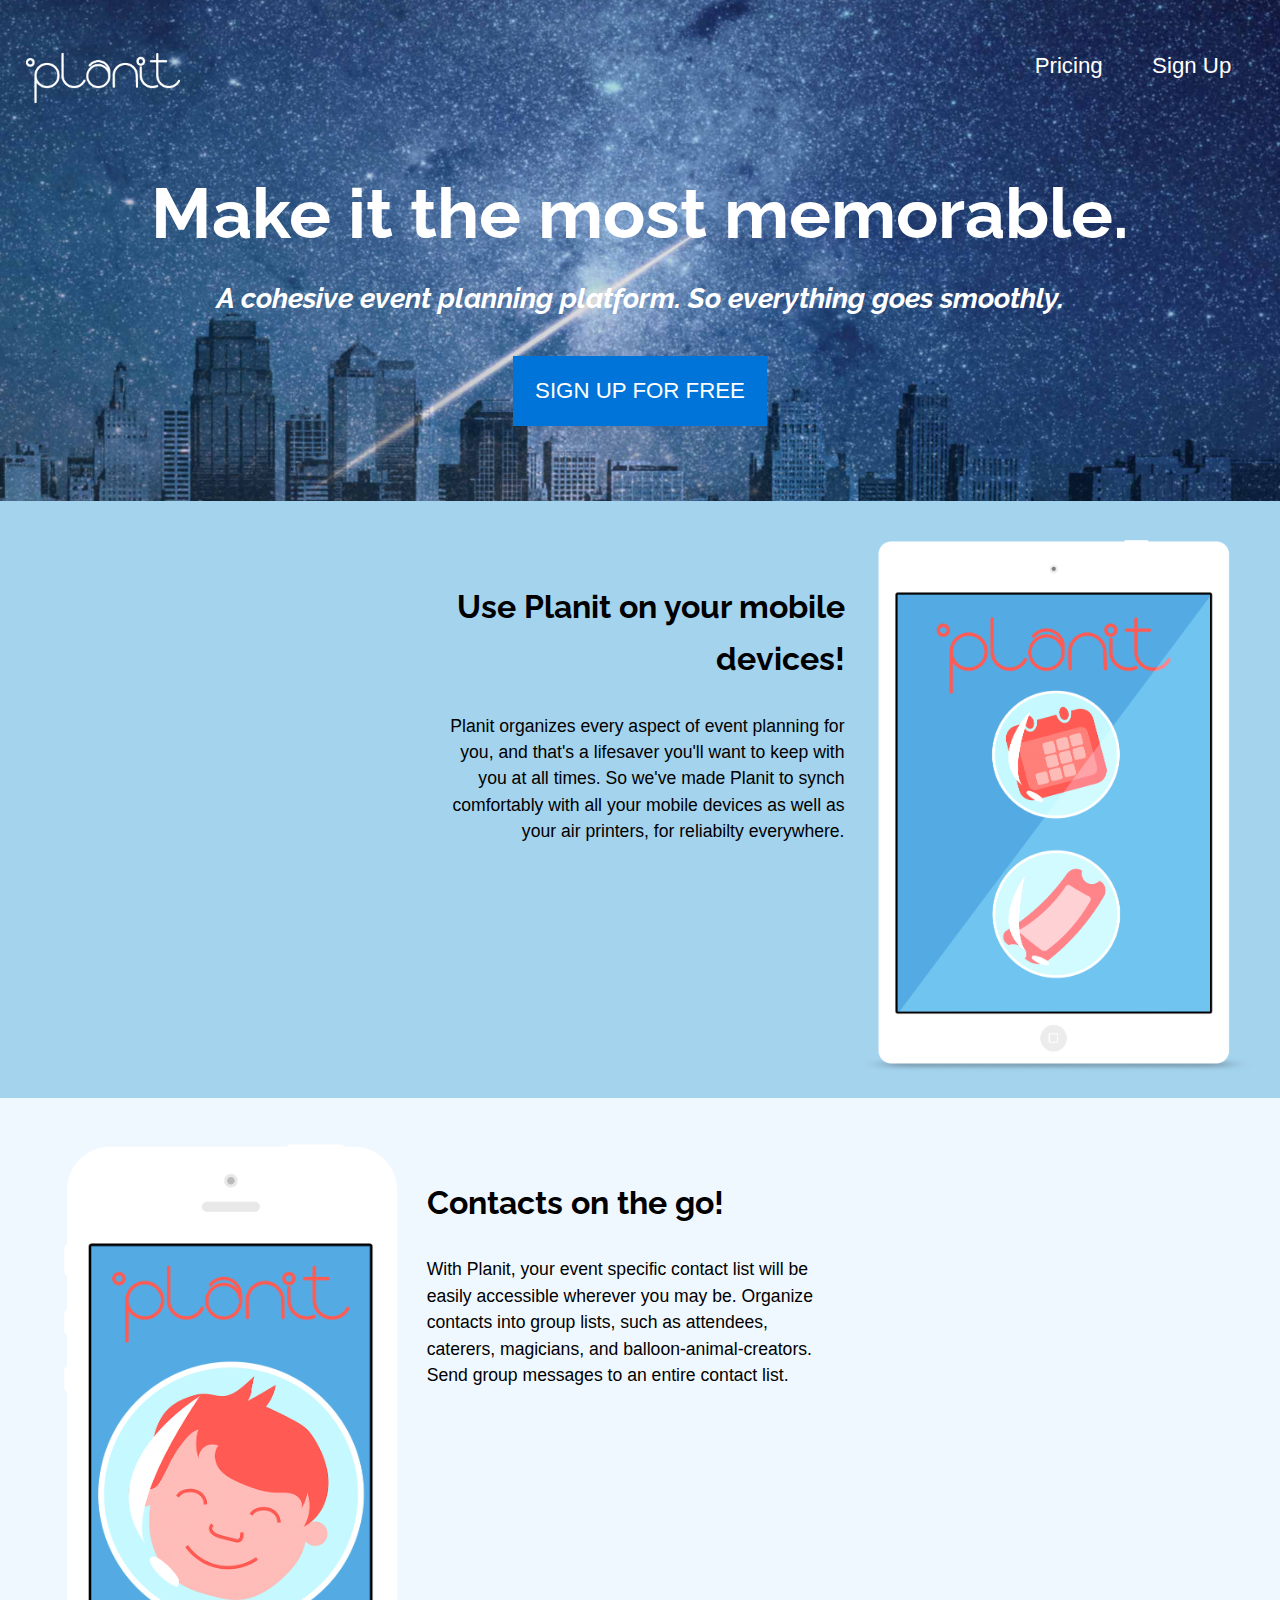
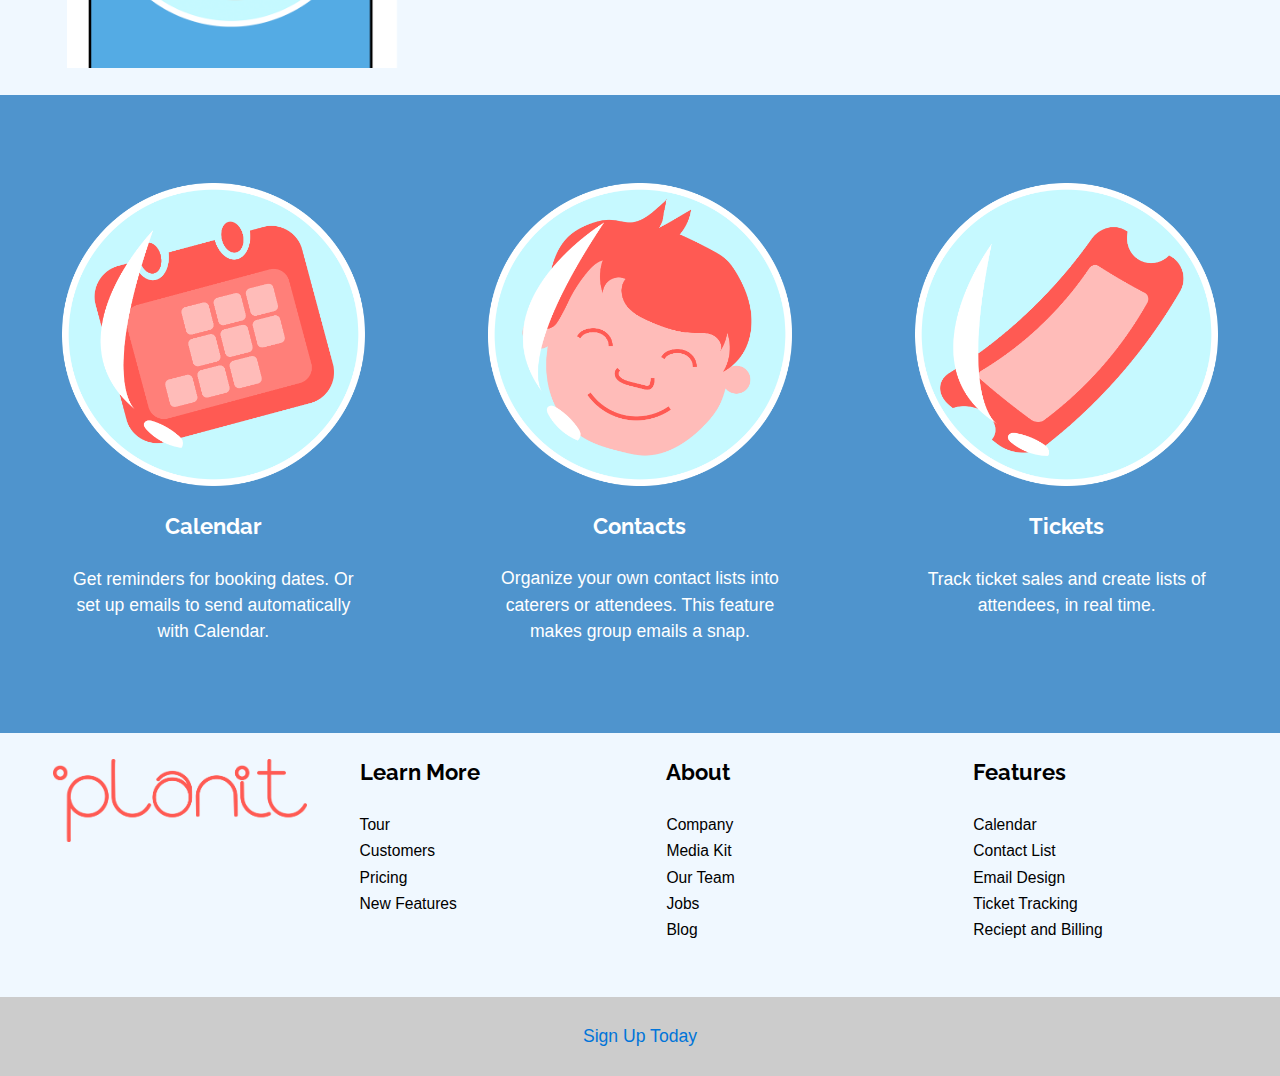
==== index.html @ 45ddfdf2 "updated billboard" ====
<!DOCTYPE html>
<html lang="en-ca">
<head>
  <meta charset="utf-8">
  <title>Planit</title>
  <meta name="viewport" content="width=device-width,initial-scale=1">
   <link href='http://fonts.googleapis.com/css?family=Raleway' rel='stylesheet' type='text/css'>
  <link href="css/grid.css" rel="stylesheet">
  <link href="css/typography.css" rel="stylesheet">
  <link href="css/main.css" rel="stylesheet">
</head>
<body>

    <ul class="skip-links">
        <li><a href="#main">Jump to main content</a></li>
        <li><a href="#navigation">Jump to main navigation</a></li>
    </ul>
   

    <div class="background">
    
    <header id="navigation" class="head">        
<figure class=" gutter pad-b-2 center">
 
    <div class="grid">
    <div class="unit unit-xs-1 unit-s-1-2 unit-m-1-3 unit-l-1-4">
        <img src="images/logowhite.png" class="logo pad-t-2 pad-b-2" alt="Planit Logo">
    </div>
    
    <div class="unit pad-t-2 hide unit-m-2-3 unit-l-3-4">
    <ul class="toplist">    
    
       <li><a class="island giga" href="pricing.html">Pricing</a></li>

       <li><a class="island giga" href="signup.html">Sign Up</a></li>
    </ul>
        </div>
</div>

        
        
     <div class="unit unit-l-1">
         <h1 class="welcome push-0 center">Make it <span class="hide">the most</span> memorable.</h1>
         <h2 class="white pad-b"><em>A cohesive event planning platform. <span class="hide">So everything goes smoothly.</span></em></h2>
    </div>
        
    <div class="unit unit-l-1 signup giga">
         <a href="pricing.html">SIGN UP FOR FREE</a>
    </div>
        
         </figure>
        
</header>  

        </div>


<main id="main" role="main">

    
    <div class="pod island unit unit-m-1 unit-l-1">
    
        <div class="grid">
            
            <div class="unit unit-m-0 unit-l-1-3">
            </div>
            
            <div class="unit unit-m-1-2 unit-l-1-3">
                <h2 class="exa right pad-t-2">Use Planit on your mobile devices!</h2>
            <p class="right">Planit organizes every aspect of event planning for you, and that's a lifesaver you'll want to keep with you at all times. So we've made Planit to synch comfortably with all your mobile devices as well as your air printers, for reliabilty everywhere.</p>
            </div>   
        <div class="unit unit-m-1-2 unit-l-1-3">
            
            <img src="images/ipad.png" alt="ipad">
         
            </div>
          </div>  
</div>
    
        <div class="grid phone"> 
    
    <div class="island unit unit-m-1 unit-l-2-3">
    
        <div class="grid">
            
            <div class="unit unit-m-1-2 unit-l-1-2">
            
                <img src="images/iphone.png" alt="iphone">         
            </div>
            
            <div class="unit unit-m-1-2 unit-l-1-2">
               <h2 class="exa pad-t-2">Contacts on the go!</h2>
            <p>With Planit, your event specific contact list will be easily accessible wherever you may be. Organize contacts into group lists, such as attendees, caterers, magicians, and balloon-animal-creators. Send group messages to an entire contact list.</p>
        
          </div>  
</div>
</div>
</div>
    
    <div class="grid bubbleback pad-top"> 
        <div class="island push-none unit unit-m-1-3 unit-l-1-3">
                <figure class="bubbles">
                    <img class= "icons" src="images/cal.png" alt="Calendar">
                    <h3 class="bubblescaption giga pad-t">Calendar </h3> 
                   <figcaption class="bubbleinfo">Get reminders for booking dates. Or set up emails to send automatically with Calendar.</figcaption>
              </figure>
        </div>

        <div class="island unit unit-m-1-3 unit-l-1-3">
                <figure class="bubbles">
                    <img class= "icons" src="images/contact.png" alt="Contacts">
                     <h3 class="bubblescaption giga pad-t">Contacts </h3> 
                    <figcaption class="bubbleinfo">Organize your own contact lists into caterers or attendees. This feature makes group emails a snap.</figcaption>
                </figure>
        </div>
 
            <div class="island unit unit-m-1-3 unit-l-1-3">
                <figure class="bubbles">
                    <img class= "icons" src="images/ticket.png" alt="Tickets">
                    <h3 class="bubblescaption giga pad-t">Tickets </h3> 
                    <figcaption class="bubbleinfo">Track ticket sales and create lists of attendees, in real time. </figcaption>
                </figure>
        </div>
    </div>
    
    
<div class="grid phone island"> 
    
   <div class="gutter unit unit-xs-1 unit-s-1-3 unit-m-1-4 unit-l-1-4 hide">
        <img src="images/logo.png" alt="Planit Logo">
    </div>
    
     <div class="gutter unit unit-xs-1-2 unit-s-1-3 unit-m-1-4 unit-l-1-4">
    
            <h2 class="giga">Learn More</h2>
            <ul class="ender">
                <li class="milli">Tour</li>
                <li class="milli">Customers</li>
                <li class="milli">Pricing</li>
                <li class="milli">New Features</li>
            </ul>
        </div>
    
    <div class="gutter unit unit-xs-1-2 unit-s-1-3 unit-m-1-4 unit-l-1-4">
                
            <h2 class="giga">About</h2>
            <ul class="ender">
                <li class="milli">Company</li>
                <li class="milli">Media Kit</li>
                <li class="milli">Our Team</li>
                <li class="milli">Jobs</li>
                <li class="milli">Blog</li>
            </ul>
    </div>    
        
     <div class="gutter unit unit-xs-1-2 unit-s-1-3 unit-m-1-4 unit-l-1-4">
        
        <h2 class="giga">Features</h2>
            <ul class="ender">
                <li class="milli">Calendar</li>
                <li class="milli">Contact List</li>
                <li class="milli">Email Design</li>
                <li class="milli">Ticket Tracking</li>
                <li class="milli">Reciept and Billing</li>
            </ul>
    </div>
    
</div>
<footer class="foot island nav">    
          
        <nav>
        <a class="nav" href="pricing.html">Sign Up Today</a>
        </nav>
    
</footer>
</main>
     
</body>
</html>
---- css/grid.css ----
.grid {
  margin: 0;
  padding: 0;
  letter-spacing: -0.31em;
  text-rendering: optimizespeed;
  display: -webkit-flex;
  -webkit-flex-flow: row wrap;
  display: -ms-flexbox;
  -ms-flex-flow: row wrap;
}

.grid-bottom {
  -webkit-align-items: flex-end;
  -ms-align-items: flex-end;
}

.grid-middle {
  -webkit-align-items: center;
  -ms-align-items: center;
}

.opera-only :-o-prefocus, .grid {
  word-spacing: -0.43em;
}

.unit {
  letter-spacing: normal;
  text-rendering: auto;
  vertical-align: top;
  word-spacing: normal;
  visibility: visible;
}

.grid-bottom .unit {
  vertical-align: bottom;
}

.grid-middle .unit {
  vertical-align: middle;
}

.unit-xs-hidden {
  display: none;
  visibility: hidden;
}

.unit-xs-1 {
  display: block;
  visibility: visible;
  width: 100%;
}

.unit-offset-xs-0 {
  margin-left: 0;
}

.unit-xs-1-2 {
  width: 50.0000%;
}

.unit-offset-xs-1-2 {
  margin-left: 50.0000%;
}

.unit-xs-1-3 {
  width: 33.3333%;
}

.unit-offset-xs-1-3 {
  margin-left: 33.3333%;
}

.unit-xs-2-3 {
  width: 66.6667%;
}

.unit-offset-xs-2-3 {
  margin-left: 66.6667%;
}

.unit-xs-1-4 {
  width: 25.0000%;
}

.unit-offset-xs-1-4 {
  margin-left: 25.0000%;
}

.unit-xs-3-4 {
  width: 75.0000%;
}

.unit-offset-xs-3-4 {
  margin-left: 75.0000%;
}

.unit-xs-1-2,.unit-xs-1-3,.unit-xs-2-3,.unit-xs-1-4,.unit-xs-3-4 {
  display: inline-block;
  visibility: visible;
}

@media only screen and (min-width: 25em) {

.unit-s-hidden {
  display: none;
  visibility: hidden;
}

.unit-s-1 {
  display: block;
  visibility: visible;
  width: 100%;
}

.unit-offset-s-0 {
  margin-left: 0;
}

.unit-s-1-2 {
  width: 50.0000%;
}

.unit-offset-s-1-2 {
  margin-left: 50.0000%;
}

.unit-s-1-3 {
  width: 33.3333%;
}

.unit-offset-s-1-3 {
  margin-left: 33.3333%;
}

.unit-s-2-3 {
  width: 66.6667%;
}

.unit-offset-s-2-3 {
  margin-left: 66.6667%;
}

.unit-s-1-4 {
  width: 25.0000%;
}

.unit-offset-s-1-4 {
  margin-left: 25.0000%;
}

.unit-s-3-4 {
  width: 75.0000%;
}

.unit-offset-s-3-4 {
  margin-left: 75.0000%;
}

.unit-s-1-2,.unit-s-1-3,.unit-s-2-3,.unit-s-1-4,.unit-s-3-4 {
  display: inline-block;
  visibility: visible;
}

}

@media only screen and (min-width: 38em) {

.unit-m-hidden {
  display: none;
  visibility: hidden;
}

.unit-m-1 {
  display: block;
  visibility: visible;
  width: 100%;
}

.unit-offset-m-0 {
  margin-left: 0;
}

.unit-m-1-2 {
  width: 50.0000%;
}

.unit-offset-m-1-2 {
  margin-left: 50.0000%;
}

.unit-m-1-3 {
  width: 33.3333%;
}

.unit-offset-m-1-3 {
  margin-left: 33.3333%;
}

.unit-m-2-3 {
  width: 66.6667%;
}

.unit-offset-m-2-3 {
  margin-left: 66.6667%;
}

.unit-m-1-4 {
  width: 25.0000%;
}

.unit-offset-m-1-4 {
  margin-left: 25.0000%;
}

.unit-m-3-4 {
  width: 75.0000%;
}

.unit-offset-m-3-4 {
  margin-left: 75.0000%;
}

.unit-m-1-2,.unit-m-1-3,.unit-m-2-3,.unit-m-1-4,.unit-m-3-4 {
  display: inline-block;
  visibility: visible;
}

}

@media only screen and (min-width: 60em) {

.unit-l-hidden {
  display: none;
  visibility: hidden;
}

.unit-l-1 {
  display: block;
  visibility: visible;
  width: 100%;
}

.unit-offset-l-0 {
  margin-left: 0;
}

.unit-l-1-2 {
  width: 50.0000%;
}

.unit-offset-l-1-2 {
  margin-left: 50.0000%;
}

.unit-l-1-3 {
  width: 33.3333%;
}

.unit-offset-l-1-3 {
  margin-left: 33.3333%;
}

.unit-l-2-3 {
  width: 66.6667%;
}

.unit-offset-l-2-3 {
  margin-left: 66.6667%;
}

.unit-l-1-4 {
  width: 25.0000%;
}

.unit-offset-l-1-4 {
  margin-left: 25.0000%;
}

.unit-l-3-4 {
  width: 75.0000%;
}

.unit-offset-l-3-4 {
  margin-left: 75.0000%;
}

.unit-l-1-2,.unit-l-1-3,.unit-l-2-3,.unit-l-1-4,.unit-l-3-4 {
  display: inline-block;
  visibility: visible;
}

}
---- css/typography.css ----
html {
  font-family: 'Raleway', sans-serif;
}

h1, h2, h3, h4, h5, h6,
p, ul, ol, dl, dd, figure,
blockquote, details, hr,
fieldset, pre, table {
  margin: 0 0 1.5rem;
}

.yotta {
  font-size: 2.2807rem;
  line-height: 1.3154;
}

.zetta {
  font-size: 2.0273rem;
  line-height: 1.4798;
}

h1, .exa {
  font-size: 1.8020rem;
  line-height: 1.6648;
}

h2, .peta {
  font-size: 1.6018rem;
  line-height: 1.8729;
}

h3, .tera {
  font-size: 1.4238rem;
  line-height: 1.0535;
}

h4, .giga {
  font-size: 1.2656rem;
  line-height: 1.1852;
}

h5, .mega {
  font-size: 1.1250rem;
  line-height: 1.3333;
}

h6, .kilo {
  font-size: 1.0000rem;
  line-height: 1.5000;
}

small, .milli {
  font-size: 0.8889rem;
  line-height: 1.6875;
}

.micro {
  font-size: 0.7901rem;
  line-height: 1.8984;
}

sub,
sup {
  font-size: 75%;
  line-height: 1px;
  position: relative;
  vertical-align: baseline;
}

sup {
  top: -0.5em;
}

sub {
  bottom: -0.25em;
}

.push {
  margin-bottom: 1.5rem;
}

.push-none, .push-0 {
  margin-bottom: 0;
}

.push-double, .push-2 {
  margin-bottom: 3.0000rem;
}

.push-half, .push-1-2 {
  margin-bottom: 0.7500rem;
}

.pad-top, .pad-t {
  padding-top: 1.5rem;
}

.pad-bottom, .pad-b {
  padding-bottom: 1.5rem;
}

.pad-top-double, .pad-t-2 {
  padding-top: 3.0000rem;
}

.pad-bottom-double, .pad-b-2 {
  padding-bottom: 3.0000rem;
}

.pad-top-half, .pad-t-1-2 {
  padding-top: 0.7500rem;
}

.pad-bottom-half, .pad-b-1-2 {
  padding-bottom: 0.7500rem;
}

.island {
  padding: 1.5rem;
}

.island-half, .island-1-2 {
  padding: 0.7500rem;
}

.island-double, .island-2 {
  padding: 3.0000rem;
}

.gutter {
  padding-left: 1.5rem;
  padding-right: 1.5rem;
}

.gutter-half, .gutter-1-2 {
  padding-left: 0.7500rem;
  padding-right: 0.7500rem;
}

.gutter-double, .gutter-2 {
  padding-left: 3.0000rem;
  padding-right: 3.0000rem;
}

h1, h2, h3, h4, h5, h6,
.brand-family {
 font-family: 'Raleway', sans-serif;
}

.default-family {
  font-family: 'Raleway', sans-serif;
}

.bold {
  font-weight: bold;
}

.regular {
  font-weight: normal;
}

.italic {
  font-style: italic;
}
---- css/main.css ----
@-moz-viewport { width: device-width; scale: 1; }
@-ms-viewport { width: device-width; scale: 1; }
@-o-viewport { width: device-width; scale: 1; }
@-webkit-viewport { width: device-width; scale: 1; }
@viewport { width: device-width; scale: 1; }

html {
  margin: 0;
  padding: 0;
  box-sizing: border-box;

  font: normal 100%/1.5 sans-serif;
  -moz-text-size-adjust: 100%;
  -ms-text-size-adjust: 100%;
  -webkit-text-size-adjust: 100%;
  text-size-adjust: 100%;
}

@media only screen and (min-width: 60em) { /*large*/
    
    html {
        font-size: 110%;
    }
}

@media only screen and (min-width: 90em) { /*xlarge*/
    
    html {
        font-size: 120%;
    }
}

@media only screen and (min-width: 120em) { /*xxlarge*/
    
    html {
        font-size: 130%;
    }
}

*, *:before, *:after {
  box-sizing: inherit;
}


body {
    margin: 0;
    padding: 0;
}

.welcome {
    color: white;
    font-size: 3rem;
    font-weight: bold;
    text-align: left;
}

img { 
    display: block;
    width: 100%;
}

.formcolor {
    background-color: #e2e2e2;
}

.form {
    max-width: 45em;
    margin: 0 auto;
}

.center{
    text-align: center;
}
   
.field { 
    border: 1px solid #ccc;
    font-size: 1.5em;
    padding: 0.2em 0.5em;
    width: 100%;
}

.explain {
    border: 1px solid #ccc;
    font-size: 1.5em;
    padding: 0.2em 0.5em;
    width: 100%;
    height: 8em;
}

.skip-links {
    margin: 0;
    padding: 0;
    list-style-type: none;
}

.skip-links a {
    position: absolute;
    top: -3em;
    padding: 0.5em 0.75em;
    background-color: #000;
    color: #fff;
    font-weight: bold;
    font-size: 1.25em;
    text-decoration: none;
}

.skip-links a:focus {
    top:0;
}

.head {
    width: 100%;
    overflow: hidden;
    padding-bottom: 1rem;
}

.intro {
    background-color: #e2e2e2;
    text-align: center;
}

.bubbles {
    padding: 2em;
}

.icons {
    width: 70%;
    margin-left: 15%;
    margin-right: 15%;  
}

.bubblescaption {
    text-align: center;
    font-family: 'Raleway', sans-serif;
    color: white;
}

.bubbleinfo {
    text-align: center;
    color: white;
}

.bubbleback {
    background-color: #4F94CD;
}

.signup a,
.signup a:link,
.signup a:visited {
  color: white;
  text-decoration: none;
  background-color: #0074D9; 
  padding: 1em;
}

.signup a:hover,
.signup a:focus,
.signup a:active,
.signup .nav-current,
.signup .nav-current:link,
.signup .nav-current:visited {
  background-color: white;
  text-decoration: none;
  color: #0074D9;
}
 
.toplist a,
.toplist a:link,
.toplist a:visited {
  display: inline;
  color: white;
  text-decoration: none;
  padding: 1em;
}

.toplist li {
    display: inline-block;
}

.toplist a:hover,
.toplist a:focus,
.toplist a:active,
.toplist .nav-current,
.toplist .nav-current:link,
.toplist .nav-current:visited {
  background-color: #0074D9;
  text-decoration: none;
  color: #fff;
  display: inline;
}

.nav a,
.nav a:link,
.nav a:visited {
  color: #0074D9;
  text-decoration: none;
}

.nav a:hover,
.nav a:focus,
.nav a:active,
.nav .nav-current,
.nav .nav-current:link,
.nav .nav-current:visited {
  background-color: #0074D9;
  text-decoration: none;
  color: #fff;
  padding: 1em;
  display: inline;
}

.ender {   
    padding: 0;
}

.ender li{   
    list-style-type: none;
}

.foot {
    background-color: #ccc;
    text-align: center;
}
 
.billboard {
    background-color: #4F94CD;
}

.background {
    background-image: url(../images/back.jpg);
    background-position: center center;
    background-size: cover;
    overflow: hidden;   
}
    
.logo {
    width: 50%;
}

.white {
    color: white;
}

.phone {
    background-color: #F0F8FF;      
}

.pod {
    background-color: #A4D3EE;
}

.hide {
        display: none;
}

.right {
        text-align: right;
}



@media only screen and (min-width: 25em) { /*small*/
    

@media only screen and (min-width: 38em) { /*medium*/
       
    .hide {
        display: inline;
    }  
    
    .toplist {
        float: right;
}

    .icons {
    width: 100%;
    margin: 0%;  
}
    
}

@media only screen and (min-width: 60em) { /*large*/

    .welcome {
    font-size: 4rem;
    }
    
    
    
}
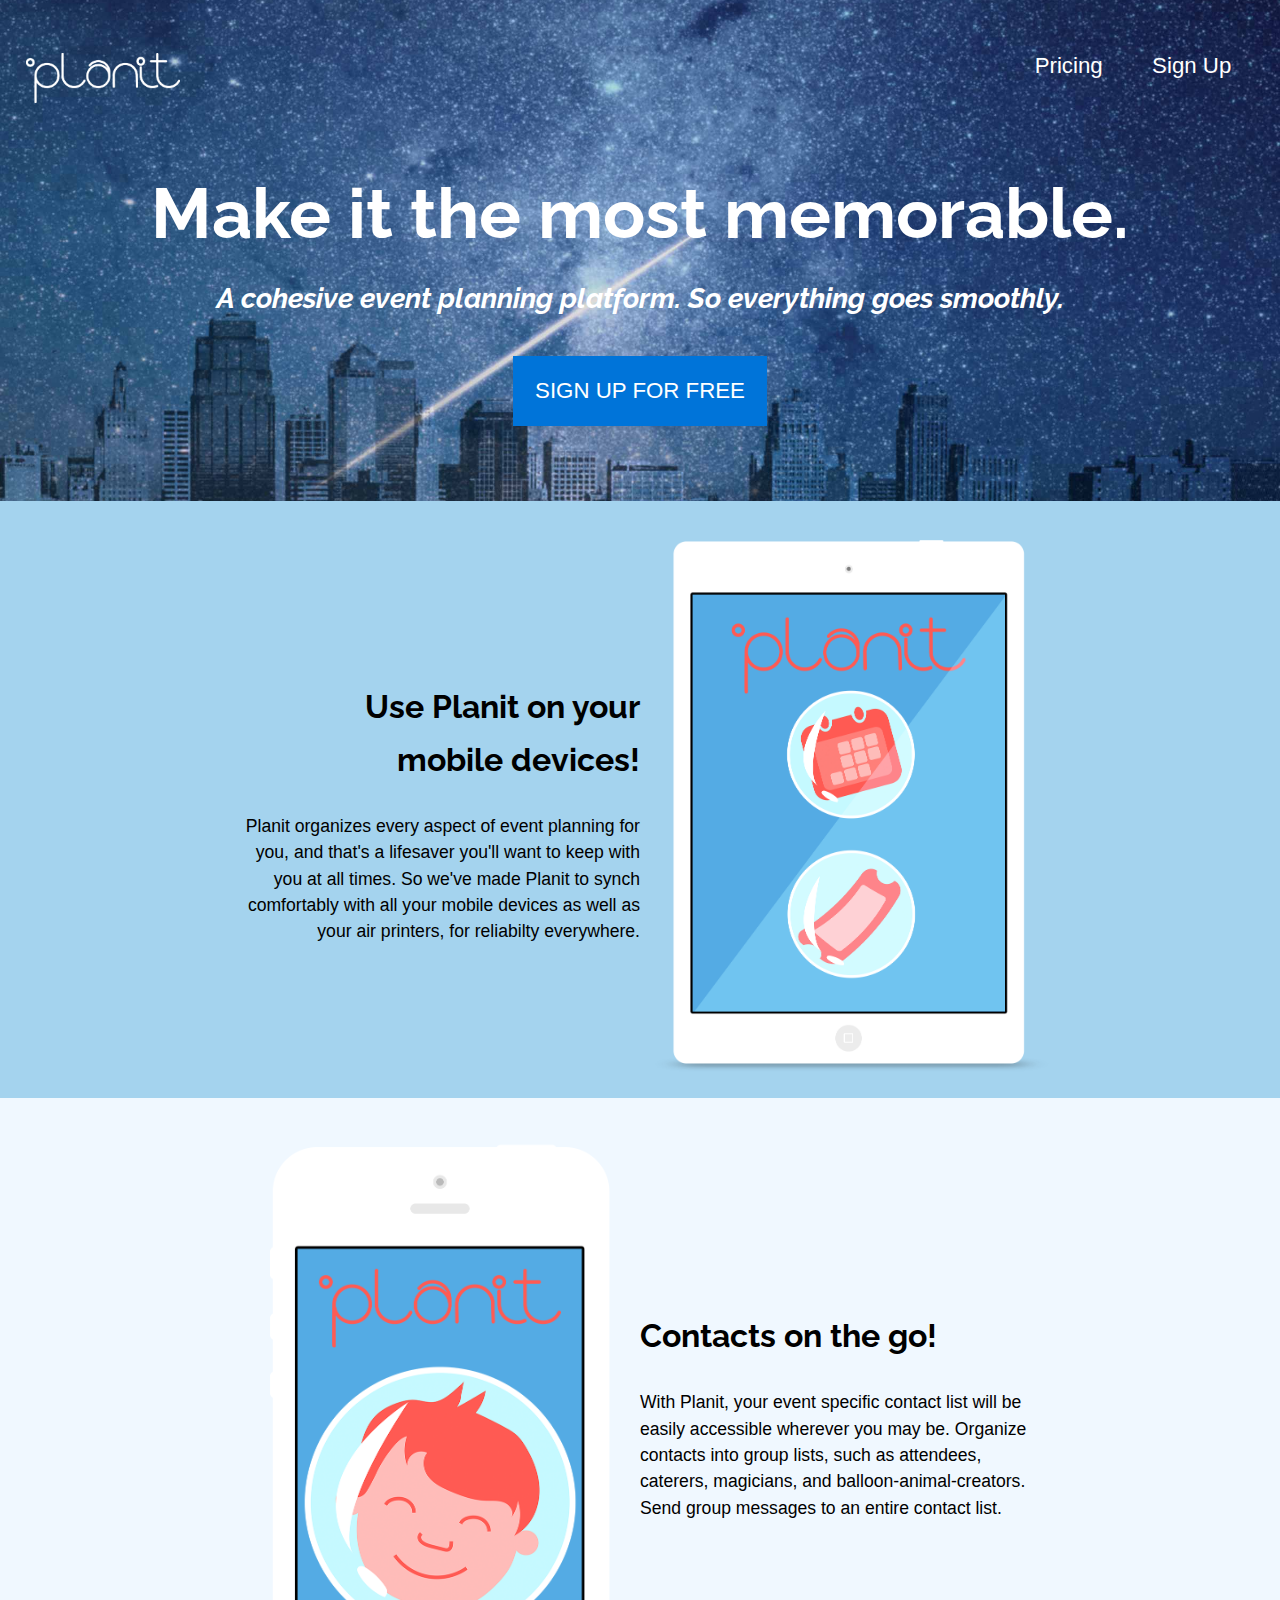
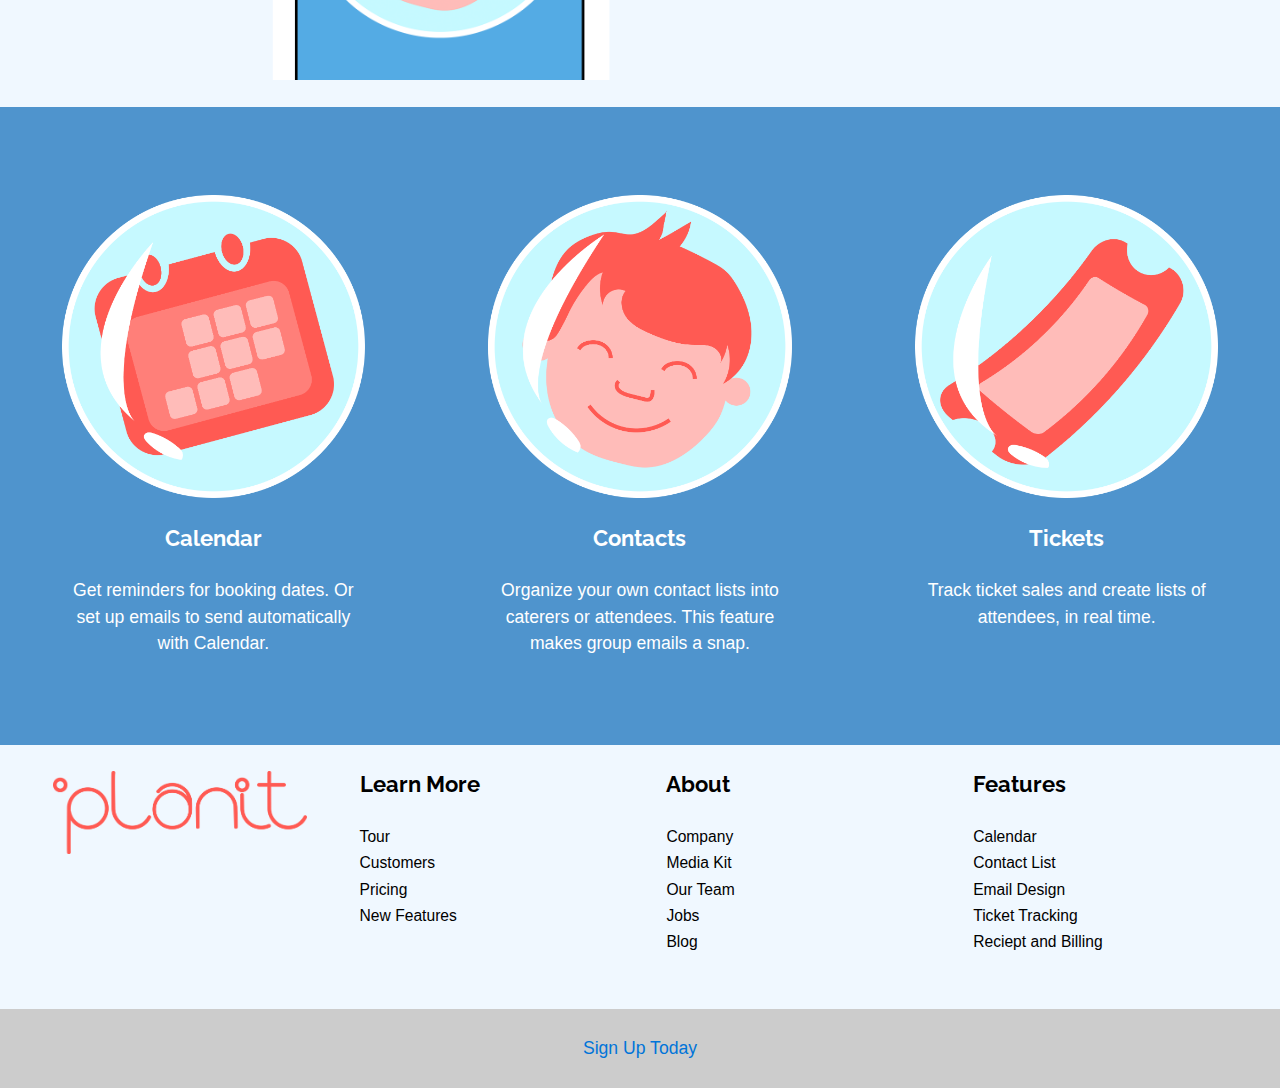
==== commit 6e2651bc: "created sign up page" ====
--- a/index.html
+++ b/index.html
@@ -47,56 +47,42 @@
     <div class="unit unit-l-1 signup giga">
          <a href="pricing.html">SIGN UP FOR FREE</a>
     </div>
-        
          </figure>
-        
 </header>  
-
         </div>
-
 
 <main id="main" role="main">
 
     
-    <div class="pod island unit unit-m-1 unit-l-1">
+<div class="pod island unit unit-m-1 unit-l-1">
     
-        <div class="grid">
+    <div class="grid grid-middle">
             
-            <div class="unit unit-m-0 unit-l-1-3">
-            </div>
-            
-            <div class="unit unit-m-1-2 unit-l-1-3">
-                <h2 class="exa right pad-t-2">Use Planit on your mobile devices!</h2>
+            <div class="unit unit-m-1-2 unit-l-1-3 unit-offset-l-1-6">
+                <h2 class="exa right pad-t-2">Use Planit on your mobile&nbsp;devices!</h2>
             <p class="right">Planit organizes every aspect of event planning for you, and that's a lifesaver you'll want to keep with you at all times. So we've made Planit to synch comfortably with all your mobile devices as well as your air printers, for reliabilty everywhere.</p>
             </div>   
         <div class="unit unit-m-1-2 unit-l-1-3">
             
             <img src="images/ipad.png" alt="ipad">
          
-            </div>
-          </div>  
+        </div>
+   </div>  
 </div>
     
-        <div class="grid phone"> 
-    
-    <div class="island unit unit-m-1 unit-l-2-3">
-    
-        <div class="grid">
+<div class="phone island unit unit-m-1 unit-l-1">
+    <div class="grid grid-middle">  
+        <div class="unit unit-m-1-2 unit-l-1-3 unit-offset-l-1-6">  
+            <img src="images/iphone.png" alt="iphone">    
+        </div>  
             
-            <div class="unit unit-m-1-2 unit-l-1-2">
-            
-                <img src="images/iphone.png" alt="iphone">         
-            </div>
-            
-            <div class="unit unit-m-1-2 unit-l-1-2">
-               <h2 class="exa pad-t-2">Contacts on the go!</h2>
+        <div class="unit unit-m-1-2 unit-l-1-3">
+                <h2 class="exa pad-t-2">Contacts on the go!</h2>
             <p>With Planit, your event specific contact list will be easily accessible wherever you may be. Organize contacts into group lists, such as attendees, caterers, magicians, and balloon-animal-creators. Send group messages to an entire contact list.</p>
-        
-          </div>  
+        </div>   
+    </div>  
 </div>
-</div>
-</div>
-    
+
     <div class="grid bubbleback pad-top"> 
         <div class="island push-none unit unit-m-1-3 unit-l-1-3">
                 <figure class="bubbles">
--- a/css/grid.css
+++ b/css/grid.css
@@ -7,16 +7,26 @@
   -webkit-flex-flow: row wrap;
   display: -ms-flexbox;
   -ms-flex-flow: row wrap;
+  display: flex;
+  flex-flow: row wrap;
 }
 
 .grid-bottom {
   -webkit-align-items: flex-end;
   -ms-align-items: flex-end;
+  align-items: flex-end;
 }
 
 .grid-middle {
   -webkit-align-items: center;
   -ms-align-items: center;
+  align-items: center;
+}
+
+.grid-stretch {
+  -webkit-align-items: stretch;
+  -ms-align-items: stretch;
+  align-items: stretch;
 }
 
 .opera-only :-o-prefocus, .grid {
@@ -28,6 +38,7 @@
   text-rendering: auto;
   vertical-align: top;
   word-spacing: normal;
+  display: inline-block;
   visibility: visible;
 }
 
@@ -37,6 +48,11 @@
 
 .grid-middle .unit {
   vertical-align: middle;
+}
+
+.unit[class*="push-"],
+.unit[class*="pull-"] {
+  position: relative;
 }
 
 .unit-xs-hidden {
@@ -44,7 +60,11 @@
   visibility: hidden;
 }
 
-.unit-xs-1 {
+.unit-xs-centered {
+  margin: 0 auto;
+}
+
+.unit-xs-1, .xs-1 {
   display: block;
   visibility: visible;
   width: 100%;
@@ -54,7 +74,12 @@
   margin-left: 0;
 }
 
-.unit-xs-1-2 {
+.unit-push-xs-0,
+.unit-pull-xs-0 {
+  left: 0;
+}
+
+.unit-xs-1-2, .xs-1-2 {
   width: 50.0000%;
 }
 
@@ -62,7 +87,15 @@
   margin-left: 50.0000%;
 }
 
-.unit-xs-1-3 {
+.unit-push-xs-1-2 {
+  left: 50.0000%;
+}
+
+.unit-pull-xs-1-2 {
+  left: -50.0000%;
+}
+
+.unit-xs-1-3, .xs-1-3 {
   width: 33.3333%;
 }
 
@@ -70,7 +103,15 @@
   margin-left: 33.3333%;
 }
 
-.unit-xs-2-3 {
+.unit-push-xs-1-3 {
+  left: 33.3333%;
+}
+
+.unit-pull-xs-1-3 {
+  left: -33.3333%;
+}
+
+.unit-xs-2-3, .xs-2-3 {
   width: 66.6667%;
 }
 
@@ -78,7 +119,15 @@
   margin-left: 66.6667%;
 }
 
-.unit-xs-1-4 {
+.unit-push-xs-2-3 {
+  left: 66.6667%;
+}
+
+.unit-pull-xs-2-3 {
+  left: -66.6667%;
+}
+
+.unit-xs-1-4, .xs-1-4 {
   width: 25.0000%;
 }
 
@@ -86,7 +135,15 @@
   margin-left: 25.0000%;
 }
 
-.unit-xs-3-4 {
+.unit-push-xs-1-4 {
+  left: 25.0000%;
+}
+
+.unit-pull-xs-1-4 {
+  left: -25.0000%;
+}
+
+.unit-xs-3-4, .xs-3-4 {
   width: 75.0000%;
 }
 
@@ -94,7 +151,15 @@
   margin-left: 75.0000%;
 }
 
-.unit-xs-1-2,.unit-xs-1-3,.unit-xs-2-3,.unit-xs-1-4,.unit-xs-3-4 {
+.unit-push-xs-3-4 {
+  left: 75.0000%;
+}
+
+.unit-pull-xs-3-4 {
+  left: -75.0000%;
+}
+
+.unit-xs-1-2,.xs-1-2,.unit-xs-1-3,.xs-1-3,.unit-xs-2-3,.xs-2-3,.unit-xs-1-4,.xs-1-4,.unit-xs-3-4,.xs-3-4 {
   display: inline-block;
   visibility: visible;
 }
@@ -106,7 +171,11 @@
   visibility: hidden;
 }
 
-.unit-s-1 {
+.unit-s-centered {
+  margin: 0 auto;
+}
+
+.unit-s-1, .s-1 {
   display: block;
   visibility: visible;
   width: 100%;
@@ -116,7 +185,12 @@
   margin-left: 0;
 }
 
-.unit-s-1-2 {
+.unit-push-s-0,
+.unit-pull-s-0 {
+  left: 0;
+}
+
+.unit-s-1-2, .s-1-2 {
   width: 50.0000%;
 }
 
@@ -124,7 +198,15 @@
   margin-left: 50.0000%;
 }
 
-.unit-s-1-3 {
+.unit-push-s-1-2 {
+  left: 50.0000%;
+}
+
+.unit-pull-s-1-2 {
+  left: -50.0000%;
+}
+
+.unit-s-1-3, .s-1-3 {
   width: 33.3333%;
 }
 
@@ -132,7 +214,15 @@
   margin-left: 33.3333%;
 }
 
-.unit-s-2-3 {
+.unit-push-s-1-3 {
+  left: 33.3333%;
+}
+
+.unit-pull-s-1-3 {
+  left: -33.3333%;
+}
+
+.unit-s-2-3, .s-2-3 {
   width: 66.6667%;
 }
 
@@ -140,7 +230,15 @@
   margin-left: 66.6667%;
 }
 
-.unit-s-1-4 {
+.unit-push-s-2-3 {
+  left: 66.6667%;
+}
+
+.unit-pull-s-2-3 {
+  left: -66.6667%;
+}
+
+.unit-s-1-4, .s-1-4 {
   width: 25.0000%;
 }
 
@@ -148,7 +246,15 @@
   margin-left: 25.0000%;
 }
 
-.unit-s-3-4 {
+.unit-push-s-1-4 {
+  left: 25.0000%;
+}
+
+.unit-pull-s-1-4 {
+  left: -25.0000%;
+}
+
+.unit-s-3-4, .s-3-4 {
   width: 75.0000%;
 }
 
@@ -156,7 +262,15 @@
   margin-left: 75.0000%;
 }
 
-.unit-s-1-2,.unit-s-1-3,.unit-s-2-3,.unit-s-1-4,.unit-s-3-4 {
+.unit-push-s-3-4 {
+  left: 75.0000%;
+}
+
+.unit-pull-s-3-4 {
+  left: -75.0000%;
+}
+
+.unit-s-1-2,.s-1-2,.unit-s-1-3,.s-1-3,.unit-s-2-3,.s-2-3,.unit-s-1-4,.s-1-4,.unit-s-3-4,.s-3-4 {
   display: inline-block;
   visibility: visible;
 }
@@ -170,7 +284,11 @@
   visibility: hidden;
 }
 
-.unit-m-1 {
+.unit-m-centered {
+  margin: 0 auto;
+}
+
+.unit-m-1, .m-1 {
   display: block;
   visibility: visible;
   width: 100%;
@@ -180,7 +298,12 @@
   margin-left: 0;
 }
 
-.unit-m-1-2 {
+.unit-push-m-0,
+.unit-pull-m-0 {
+  left: 0;
+}
+
+.unit-m-1-2, .m-1-2 {
   width: 50.0000%;
 }
 
@@ -188,7 +311,15 @@
   margin-left: 50.0000%;
 }
 
-.unit-m-1-3 {
+.unit-push-m-1-2 {
+  left: 50.0000%;
+}
+
+.unit-pull-m-1-2 {
+  left: -50.0000%;
+}
+
+.unit-m-1-3, .m-1-3 {
   width: 33.3333%;
 }
 
@@ -196,7 +327,15 @@
   margin-left: 33.3333%;
 }
 
-.unit-m-2-3 {
+.unit-push-m-1-3 {
+  left: 33.3333%;
+}
+
+.unit-pull-m-1-3 {
+  left: -33.3333%;
+}
+
+.unit-m-2-3, .m-2-3 {
   width: 66.6667%;
 }
 
@@ -204,7 +343,15 @@
   margin-left: 66.6667%;
 }
 
-.unit-m-1-4 {
+.unit-push-m-2-3 {
+  left: 66.6667%;
+}
+
+.unit-pull-m-2-3 {
+  left: -66.6667%;
+}
+
+.unit-m-1-4, .m-1-4 {
   width: 25.0000%;
 }
 
@@ -212,7 +359,15 @@
   margin-left: 25.0000%;
 }
 
-.unit-m-3-4 {
+.unit-push-m-1-4 {
+  left: 25.0000%;
+}
+
+.unit-pull-m-1-4 {
+  left: -25.0000%;
+}
+
+.unit-m-3-4, .m-3-4 {
   width: 75.0000%;
 }
 
@@ -220,7 +375,111 @@
   margin-left: 75.0000%;
 }
 
-.unit-m-1-2,.unit-m-1-3,.unit-m-2-3,.unit-m-1-4,.unit-m-3-4 {
+.unit-push-m-3-4 {
+  left: 75.0000%;
+}
+
+.unit-pull-m-3-4 {
+  left: -75.0000%;
+}
+
+.unit-m-1-5, .m-1-5 {
+  width: 20.0000%;
+}
+
+.unit-offset-m-1-5 {
+  margin-left: 20.0000%;
+}
+
+.unit-push-m-1-5 {
+  left: 20.0000%;
+}
+
+.unit-pull-m-1-5 {
+  left: -20.0000%;
+}
+
+.unit-m-2-5, .m-2-5 {
+  width: 40.0000%;
+}
+
+.unit-offset-m-2-5 {
+  margin-left: 40.0000%;
+}
+
+.unit-push-m-2-5 {
+  left: 40.0000%;
+}
+
+.unit-pull-m-2-5 {
+  left: -40.0000%;
+}
+
+.unit-m-3-5, .m-3-5 {
+  width: 60.0000%;
+}
+
+.unit-offset-m-3-5 {
+  margin-left: 60.0000%;
+}
+
+.unit-push-m-3-5 {
+  left: 60.0000%;
+}
+
+.unit-pull-m-3-5 {
+  left: -60.0000%;
+}
+
+.unit-m-4-5, .m-4-5 {
+  width: 80.0000%;
+}
+
+.unit-offset-m-4-5 {
+  margin-left: 80.0000%;
+}
+
+.unit-push-m-4-5 {
+  left: 80.0000%;
+}
+
+.unit-pull-m-4-5 {
+  left: -80.0000%;
+}
+
+.unit-m-1-6, .m-1-6 {
+  width: 16.6667%;
+}
+
+.unit-offset-m-1-6 {
+  margin-left: 16.6667%;
+}
+
+.unit-push-m-1-6 {
+  left: 16.6667%;
+}
+
+.unit-pull-m-1-6 {
+  left: -16.6667%;
+}
+
+.unit-m-5-6, .m-5-6 {
+  width: 83.3333%;
+}
+
+.unit-offset-m-5-6 {
+  margin-left: 83.3333%;
+}
+
+.unit-push-m-5-6 {
+  left: 83.3333%;
+}
+
+.unit-pull-m-5-6 {
+  left: -83.3333%;
+}
+
+.unit-m-1-2,.m-1-2,.unit-m-1-3,.m-1-3,.unit-m-2-3,.m-2-3,.unit-m-1-4,.m-1-4,.unit-m-3-4,.m-3-4,.unit-m-1-5,.m-1-5,.unit-m-2-5,.m-2-5,.unit-m-3-5,.m-3-5,.unit-m-4-5,.m-4-5,.unit-m-1-6,.m-1-6,.unit-m-5-6,.m-5-6 {
   display: inline-block;
   visibility: visible;
 }
@@ -234,7 +493,11 @@
   visibility: hidden;
 }
 
-.unit-l-1 {
+.unit-l-centered {
+  margin: 0 auto;
+}
+
+.unit-l-1, .l-1 {
   display: block;
   visibility: visible;
   width: 100%;
@@ -244,7 +507,12 @@
   margin-left: 0;
 }
 
-.unit-l-1-2 {
+.unit-push-l-0,
+.unit-pull-l-0 {
+  left: 0;
+}
+
+.unit-l-1-2, .l-1-2 {
   width: 50.0000%;
 }
 
@@ -252,7 +520,15 @@
   margin-left: 50.0000%;
 }
 
-.unit-l-1-3 {
+.unit-push-l-1-2 {
+  left: 50.0000%;
+}
+
+.unit-pull-l-1-2 {
+  left: -50.0000%;
+}
+
+.unit-l-1-3, .l-1-3 {
   width: 33.3333%;
 }
 
@@ -260,7 +536,15 @@
   margin-left: 33.3333%;
 }
 
-.unit-l-2-3 {
+.unit-push-l-1-3 {
+  left: 33.3333%;
+}
+
+.unit-pull-l-1-3 {
+  left: -33.3333%;
+}
+
+.unit-l-2-3, .l-2-3 {
   width: 66.6667%;
 }
 
@@ -268,7 +552,15 @@
   margin-left: 66.6667%;
 }
 
-.unit-l-1-4 {
+.unit-push-l-2-3 {
+  left: 66.6667%;
+}
+
+.unit-pull-l-2-3 {
+  left: -66.6667%;
+}
+
+.unit-l-1-4, .l-1-4 {
   width: 25.0000%;
 }
 
@@ -276,7 +568,15 @@
   margin-left: 25.0000%;
 }
 
-.unit-l-3-4 {
+.unit-push-l-1-4 {
+  left: 25.0000%;
+}
+
+.unit-pull-l-1-4 {
+  left: -25.0000%;
+}
+
+.unit-l-3-4, .l-3-4 {
   width: 75.0000%;
 }
 
@@ -284,9 +584,140 @@
   margin-left: 75.0000%;
 }
 
-.unit-l-1-2,.unit-l-1-3,.unit-l-2-3,.unit-l-1-4,.unit-l-3-4 {
+.unit-push-l-3-4 {
+  left: 75.0000%;
+}
+
+.unit-pull-l-3-4 {
+  left: -75.0000%;
+}
+
+.unit-l-1-5, .l-1-5 {
+  width: 20.0000%;
+}
+
+.unit-offset-l-1-5 {
+  margin-left: 20.0000%;
+}
+
+.unit-push-l-1-5 {
+  left: 20.0000%;
+}
+
+.unit-pull-l-1-5 {
+  left: -20.0000%;
+}
+
+.unit-l-2-5, .l-2-5 {
+  width: 40.0000%;
+}
+
+.unit-offset-l-2-5 {
+  margin-left: 40.0000%;
+}
+
+.unit-push-l-2-5 {
+  left: 40.0000%;
+}
+
+.unit-pull-l-2-5 {
+  left: -40.0000%;
+}
+
+.unit-l-3-5, .l-3-5 {
+  width: 60.0000%;
+}
+
+.unit-offset-l-3-5 {
+  margin-left: 60.0000%;
+}
+
+.unit-push-l-3-5 {
+  left: 60.0000%;
+}
+
+.unit-pull-l-3-5 {
+  left: -60.0000%;
+}
+
+.unit-l-4-5, .l-4-5 {
+  width: 80.0000%;
+}
+
+.unit-offset-l-4-5 {
+  margin-left: 80.0000%;
+}
+
+.unit-push-l-4-5 {
+  left: 80.0000%;
+}
+
+.unit-pull-l-4-5 {
+  left: -80.0000%;
+}
+
+.unit-l-1-6, .l-1-6 {
+  width: 16.6667%;
+}
+
+.unit-offset-l-1-6 {
+  margin-left: 16.6667%;
+}
+
+.unit-push-l-1-6 {
+  left: 16.6667%;
+}
+
+.unit-pull-l-1-6 {
+  left: -16.6667%;
+}
+
+.unit-l-5-6, .l-5-6 {
+  width: 83.3333%;
+}
+
+.unit-offset-l-5-6 {
+  margin-left: 83.3333%;
+}
+
+.unit-push-l-5-6 {
+  left: 83.3333%;
+}
+
+.unit-pull-l-5-6 {
+  left: -83.3333%;
+}
+
+.unit-l-1-2,.l-1-2,.unit-l-1-3,.l-1-3,.unit-l-2-3,.l-2-3,.unit-l-1-4,.l-1-4,.unit-l-3-4,.l-3-4,.unit-l-1-5,.l-1-5,.unit-l-2-5,.l-2-5,.unit-l-3-5,.l-3-5,.unit-l-4-5,.l-4-5,.unit-l-1-6,.l-1-6,.unit-l-5-6,.l-5-6 {
   display: inline-block;
   visibility: visible;
 }
 
 }
+
+.unit-content-distribute {
+  display: -ms-flexbox;
+  display: -webkit-flex;
+  display: flex;
+  -ms-flex-direction: column;
+  -webkit-flex-direction: column;
+  flex-direction: column;
+  -ms-flex-pack: justify;
+  -webkit-justify-content: space-between;
+  justify-content: space-between;
+  -ms-flex-align: center;
+  -webkit-align-items: center;
+  align-items: center;
+}
+
+.content-fill {
+  -ms-flex-grow: 2;
+  -webkit-flex-grow: 2;
+  flex-grow: 2;
+}
+
+.content-shrink {
+  -ms-align-self: center;
+  -webkit-align-self: center;
+  align-self: center;
+}
--- a/css/main.css
+++ b/css/main.css
@@ -60,7 +60,7 @@
 }
 
 .formcolor {
-    background-color: #e2e2e2;
+    background-color: rgba(200, 200, 200, 0.5);
 }
 
 .form {
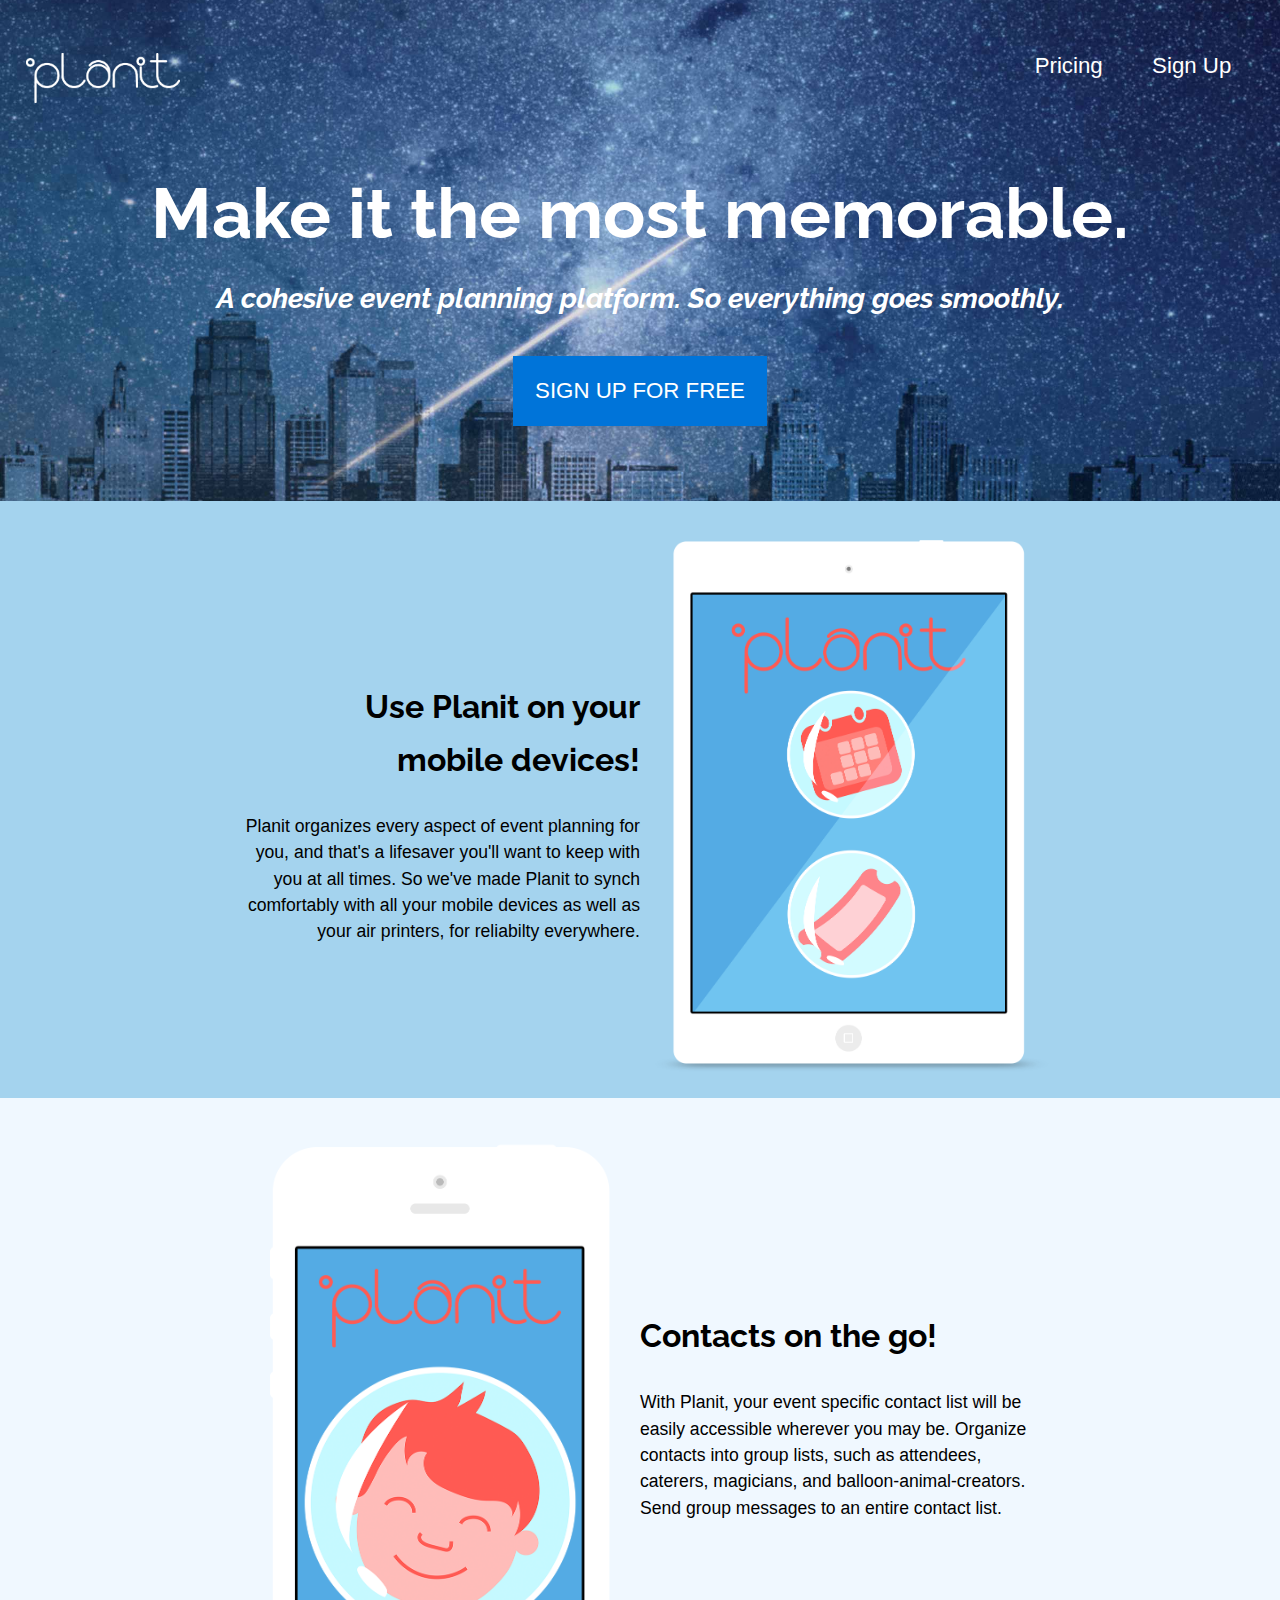
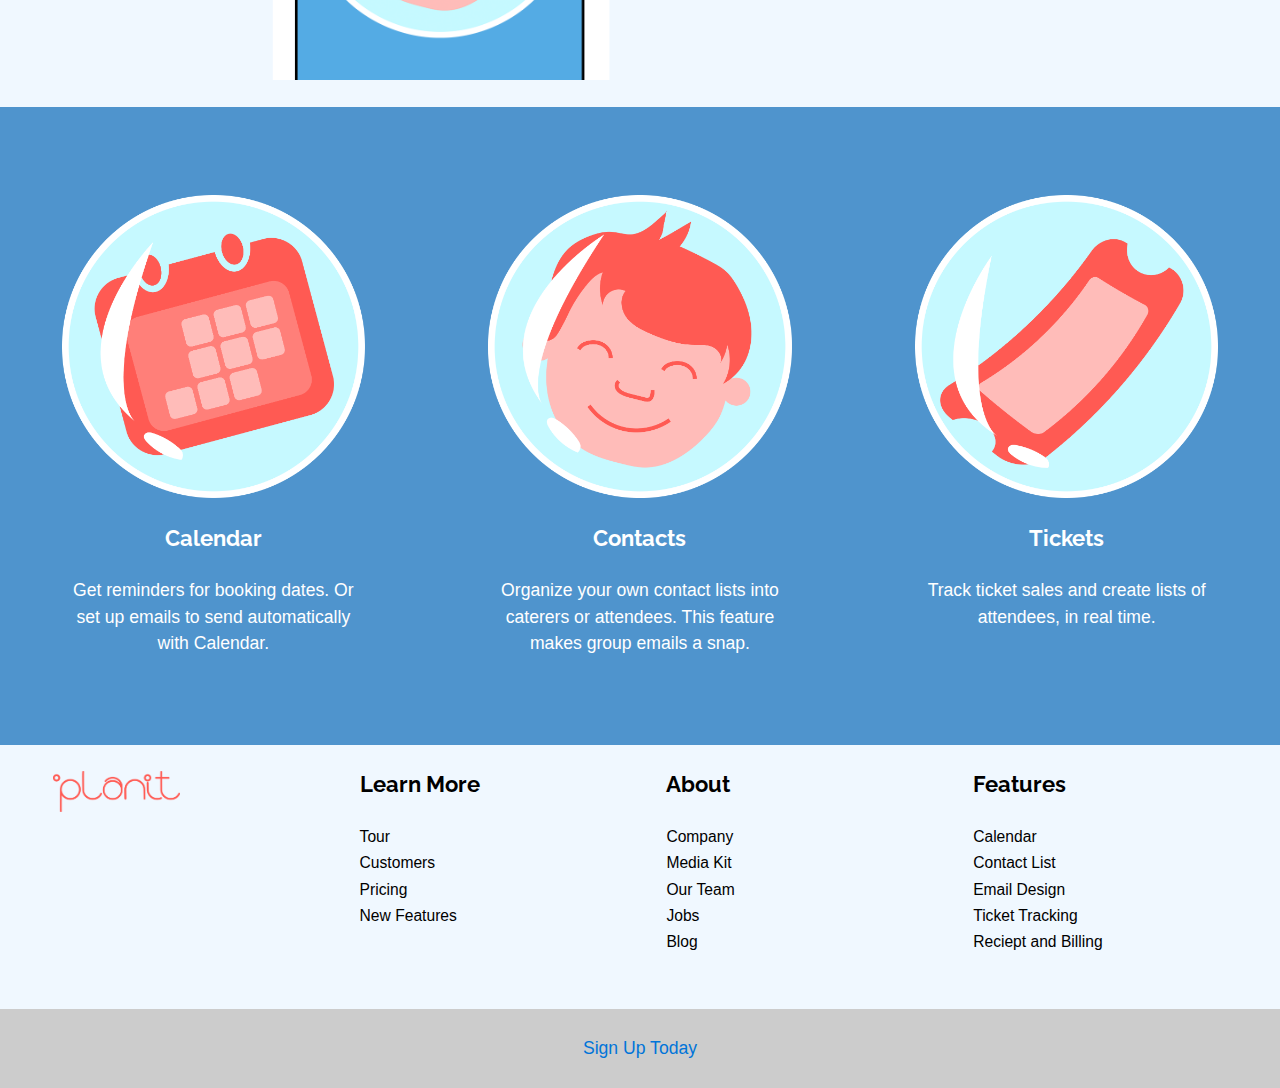
==== commit 0289f952: "added pricing page" ====
--- a/index.html
+++ b/index.html
@@ -36,8 +36,6 @@
     </ul>
         </div>
 </div>
-
-        
         
      <div class="unit unit-l-1">
          <h1 class="welcome push-0 center">Make it <span class="hide">the most</span> memorable.</h1>
@@ -113,7 +111,7 @@
 <div class="grid phone island"> 
     
    <div class="gutter unit unit-xs-1 unit-s-1-3 unit-m-1-4 unit-l-1-4 hide">
-        <img src="images/logo.png" alt="Planit Logo">
+        <div class=" unit-m-1 unit-l-1-2"><img src="images/logo.png" alt="Planit Logo"></div>
     </div>
     
      <div class="gutter unit unit-xs-1-2 unit-s-1-3 unit-m-1-4 unit-l-1-4">
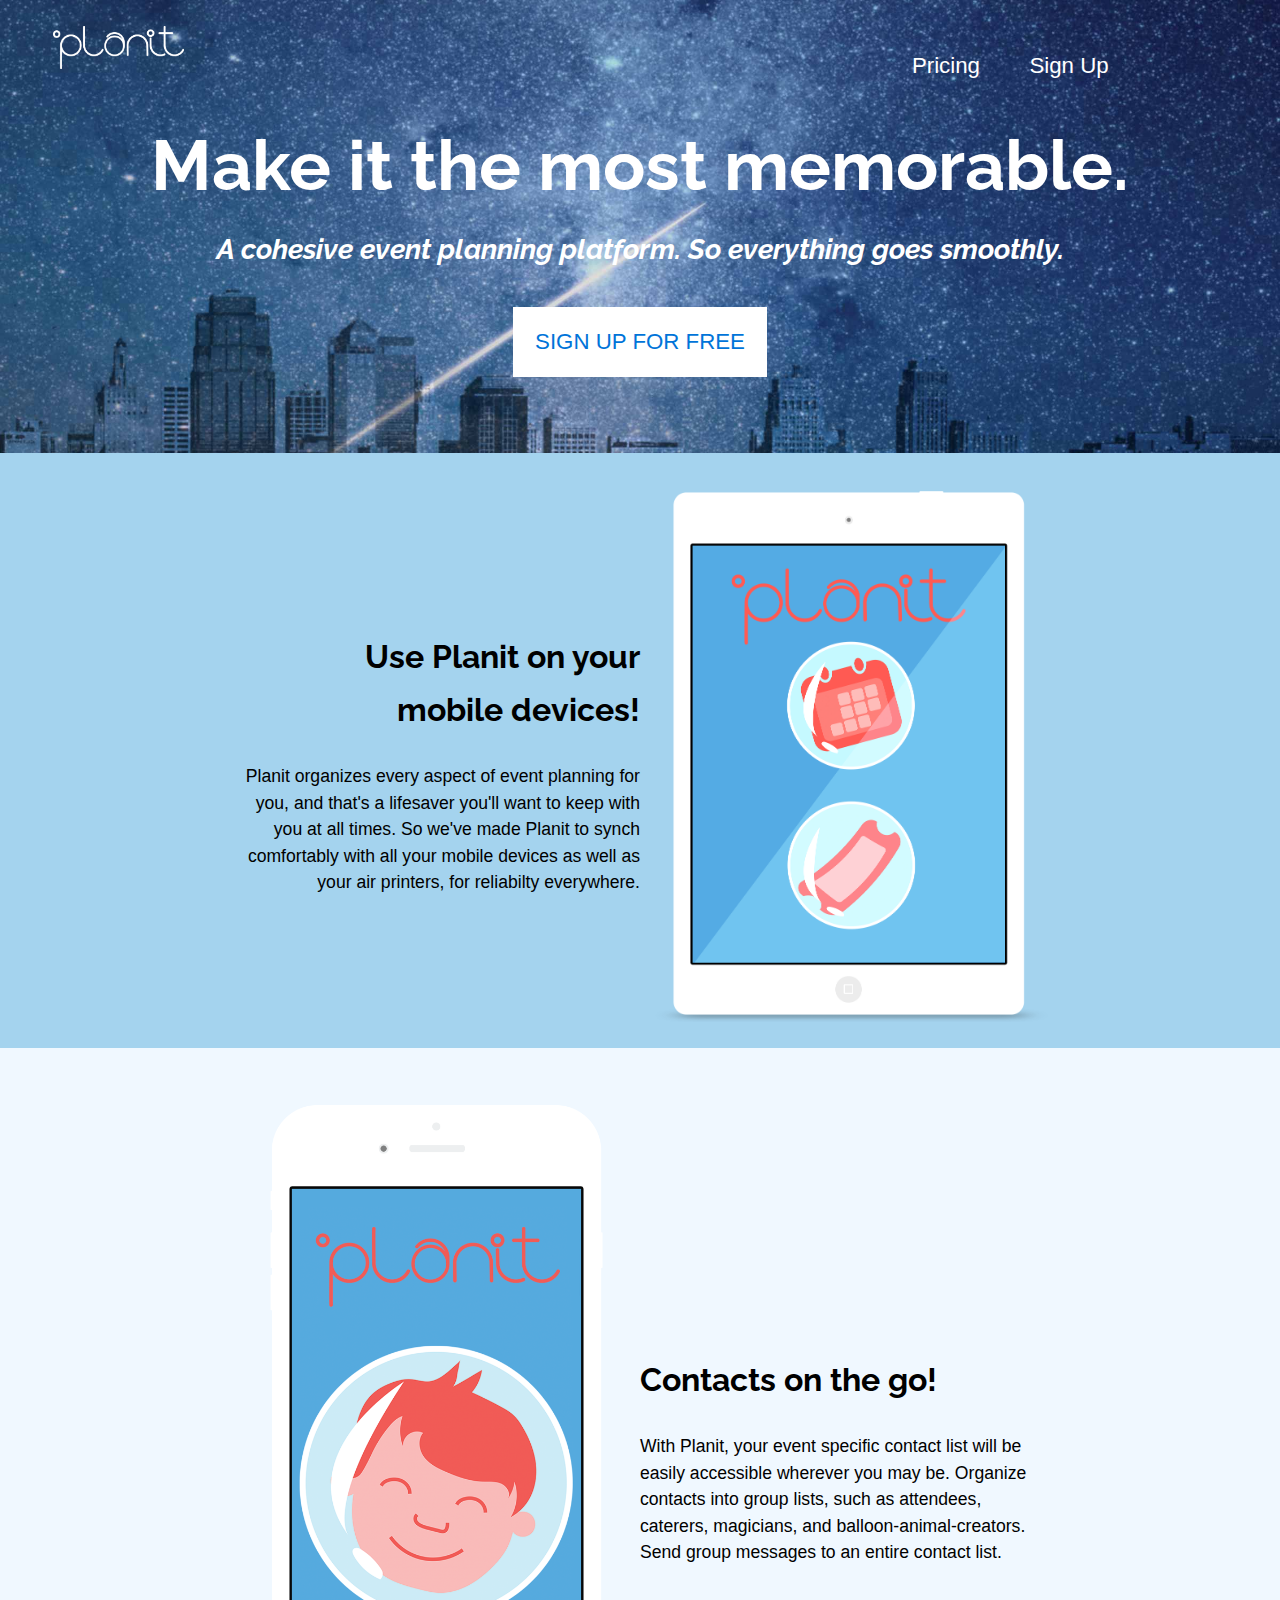
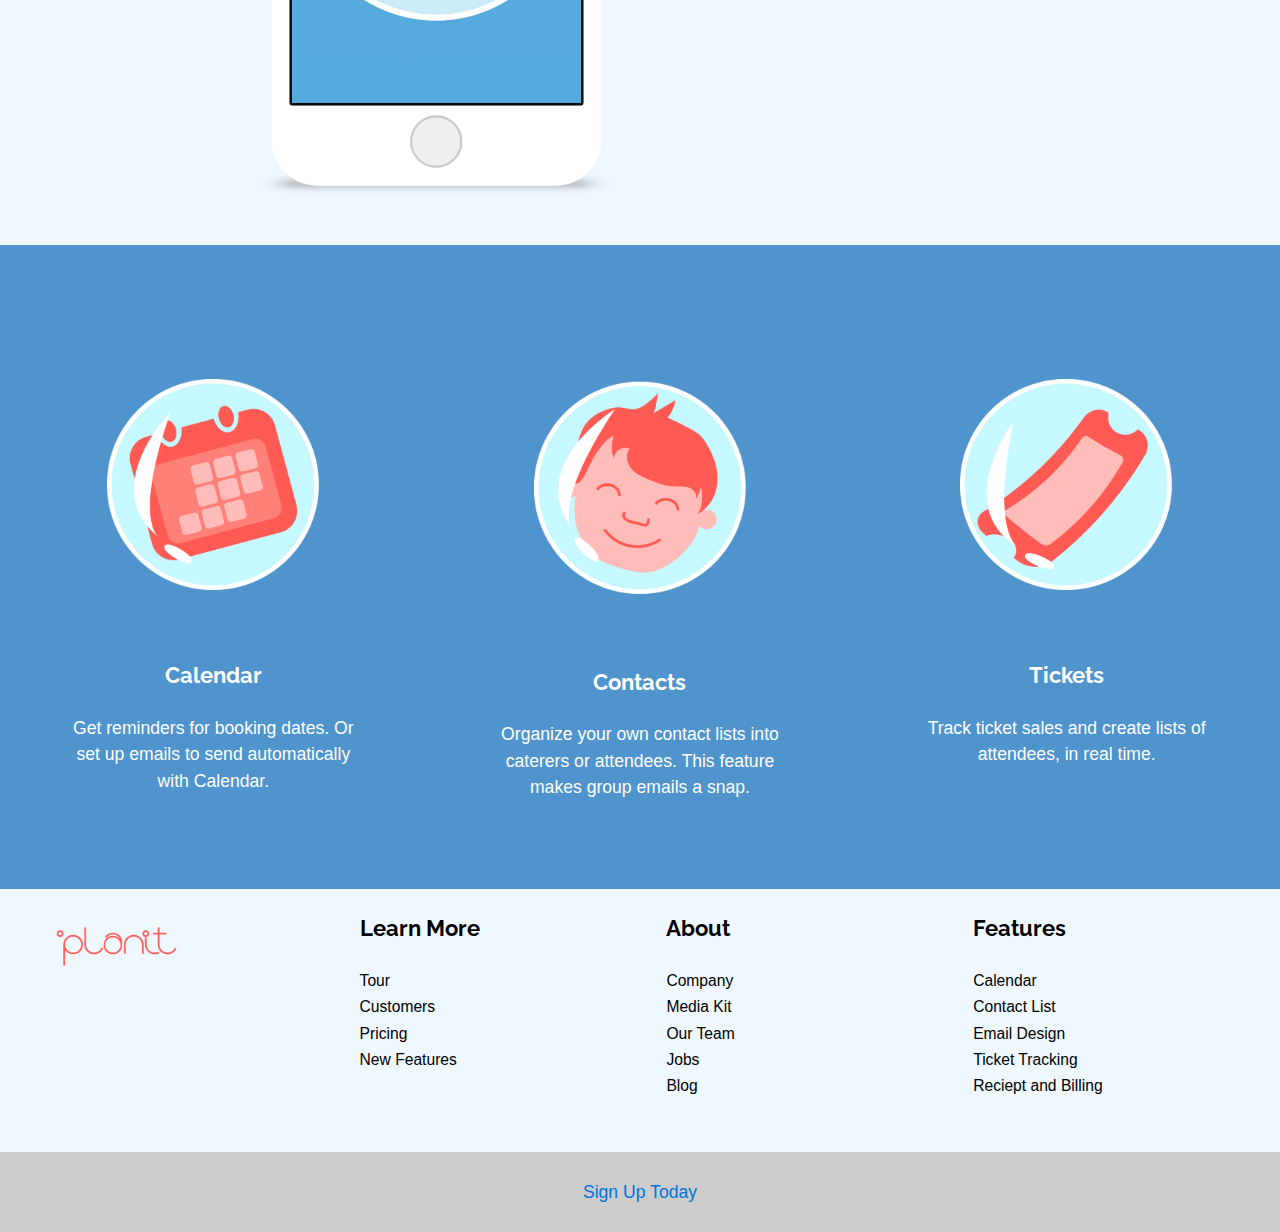
==== commit 630fdf83: "stylizing pricing page" ====
--- a/index.html
+++ b/index.html
@@ -23,8 +23,8 @@
 <figure class=" gutter pad-b-2 center">
  
     <div class="grid">
-    <div class="unit unit-xs-1 unit-s-1-2 unit-m-1-3 unit-l-1-4">
-        <img src="images/logowhite.png" class="logo pad-t-2 pad-b-2" alt="Planit Logo">
+    <div class="logo island unit unit-xs-1 unit-s-1-2 unit-m-1-3 unit-l-1-4">
+        <img src="images/logowhite1.svg" class="" alt="Planit Logo">
     </div>
     
     <div class="unit pad-t-2 hide unit-m-2-3 unit-l-3-4">
@@ -62,7 +62,7 @@
             </div>   
         <div class="unit unit-m-1-2 unit-l-1-3">
             
-            <img src="images/ipad.png" alt="ipad">
+            <img src="images/ipad.svg" alt="ipad">
          
         </div>
    </div>  
@@ -71,7 +71,7 @@
 <div class="phone island unit unit-m-1 unit-l-1">
     <div class="grid grid-middle">  
         <div class="unit unit-m-1-2 unit-l-1-3 unit-offset-l-1-6">  
-            <img src="images/iphone.png" alt="iphone">    
+            <img src="images/phone.svg" alt="iphone">    
         </div>  
             
         <div class="unit unit-m-1-2 unit-l-1-3">
@@ -84,7 +84,7 @@
     <div class="grid bubbleback pad-top"> 
         <div class="island push-none unit unit-m-1-3 unit-l-1-3">
                 <figure class="bubbles">
-                    <img class= "icons" src="images/cal.png" alt="Calendar">
+                    <img class= "icons" src="images/cal-01.svg" alt="Calendar">
                     <h3 class="bubblescaption giga pad-t">Calendar </h3> 
                    <figcaption class="bubbleinfo">Get reminders for booking dates. Or set up emails to send automatically with Calendar.</figcaption>
               </figure>
@@ -92,7 +92,7 @@
 
         <div class="island unit unit-m-1-3 unit-l-1-3">
                 <figure class="bubbles">
-                    <img class= "icons" src="images/contact.png" alt="Contacts">
+                    <img class= "icons" src="images/contact-01.svg" alt="Contacts">
                      <h3 class="bubblescaption giga pad-t">Contacts </h3> 
                     <figcaption class="bubbleinfo">Organize your own contact lists into caterers or attendees. This feature makes group emails a snap.</figcaption>
                 </figure>
@@ -100,7 +100,7 @@
  
             <div class="island unit unit-m-1-3 unit-l-1-3">
                 <figure class="bubbles">
-                    <img class= "icons" src="images/ticket.png" alt="Tickets">
+                    <img class= "icons" src="images/ticket-01.svg" alt="Tickets">
                     <h3 class="bubblescaption giga pad-t">Tickets </h3> 
                     <figcaption class="bubbleinfo">Track ticket sales and create lists of attendees, in real time. </figcaption>
                 </figure>
@@ -111,7 +111,7 @@
 <div class="grid phone island"> 
     
    <div class="gutter unit unit-xs-1 unit-s-1-3 unit-m-1-4 unit-l-1-4 hide">
-        <div class=" unit-m-1 unit-l-1-2"><img src="images/logo.png" alt="Planit Logo"></div>
+        <div class=" unit-m-1 unit-l-1-2"><img src="images/logo.svg" alt="Planit Logo"></div>
     </div>
     
      <div class="gutter unit unit-xs-1-2 unit-s-1-3 unit-m-1-4 unit-l-1-4">
--- a/css/main.css
+++ b/css/main.css
@@ -49,6 +49,12 @@
 
 .welcome {
     color: white;
+    font-size: 3rem;
+    font-weight: bold;
+    text-align: left;
+}
+
+.welcomeblack {
     font-size: 3rem;
     font-weight: bold;
     text-align: left;
@@ -147,10 +153,11 @@
 .signup a,
 .signup a:link,
 .signup a:visited {
-  color: white;
-  text-decoration: none;
-  background-color: #0074D9; 
+  background-color: white;
+  text-decoration: none;
+  color: #0074D9;  
   padding: 1em;
+
 }
 
 .signup a:hover,
@@ -159,11 +166,36 @@
 .signup .nav-current,
 .signup .nav-current:link,
 .signup .nav-current:visited {
+  color: white;
+  text-decoration: none;
+  background-color: #0074D9; 
+  padding: 1em;
+}
+ 
+.signup2 a,
+.signup2 a:link,
+.signup2 a:visited {
   background-color: white;
   text-decoration: none;
-  color: #0074D9;
-}
- 
+  border-style: solid;
+  border-radius: 10px;
+  color: grey;  
+  padding: .5em;
+
+}
+
+.signup2 a:hover,
+.signup2 a:focus,
+.signup2 a:active,
+.signup2 .nav-current,
+.signup2 .nav-current:link,
+.signup2 .nav-current:visited {
+  color: white;
+  text-decoration: none;
+  background-color: grey; 
+}
+
+
 .toplist a,
 .toplist a:link,
 .toplist a:visited {
@@ -232,10 +264,6 @@
     background-size: cover;
     overflow: hidden;   
 }
-    
-.logo {
-    width: 50%;
-}
 
 .white {
     color: white;
@@ -257,11 +285,15 @@
         text-align: right;
 }
 
-
+.logo {
+     width: 50%;
+}
 
 @media only screen and (min-width: 25em) { /*small*/
-    
-
+ 
+
+
+    
 @media only screen and (min-width: 38em) { /*medium*/
        
     .hide {
@@ -273,8 +305,11 @@
 }
 
     .icons {
-    width: 100%;
-    margin: 0%;  
+    width: 70%;
+    margin: 15%;  
+}
+    .logo {
+     width: 20%;
 }
     
 }
@@ -285,7 +320,12 @@
     font-size: 4rem;
     }
     
-    
-    
+    .welcomeblack {
+    font-size: 4rem;
+    }
+    
+    .logo {
+     width: 15%;
+}
 }
     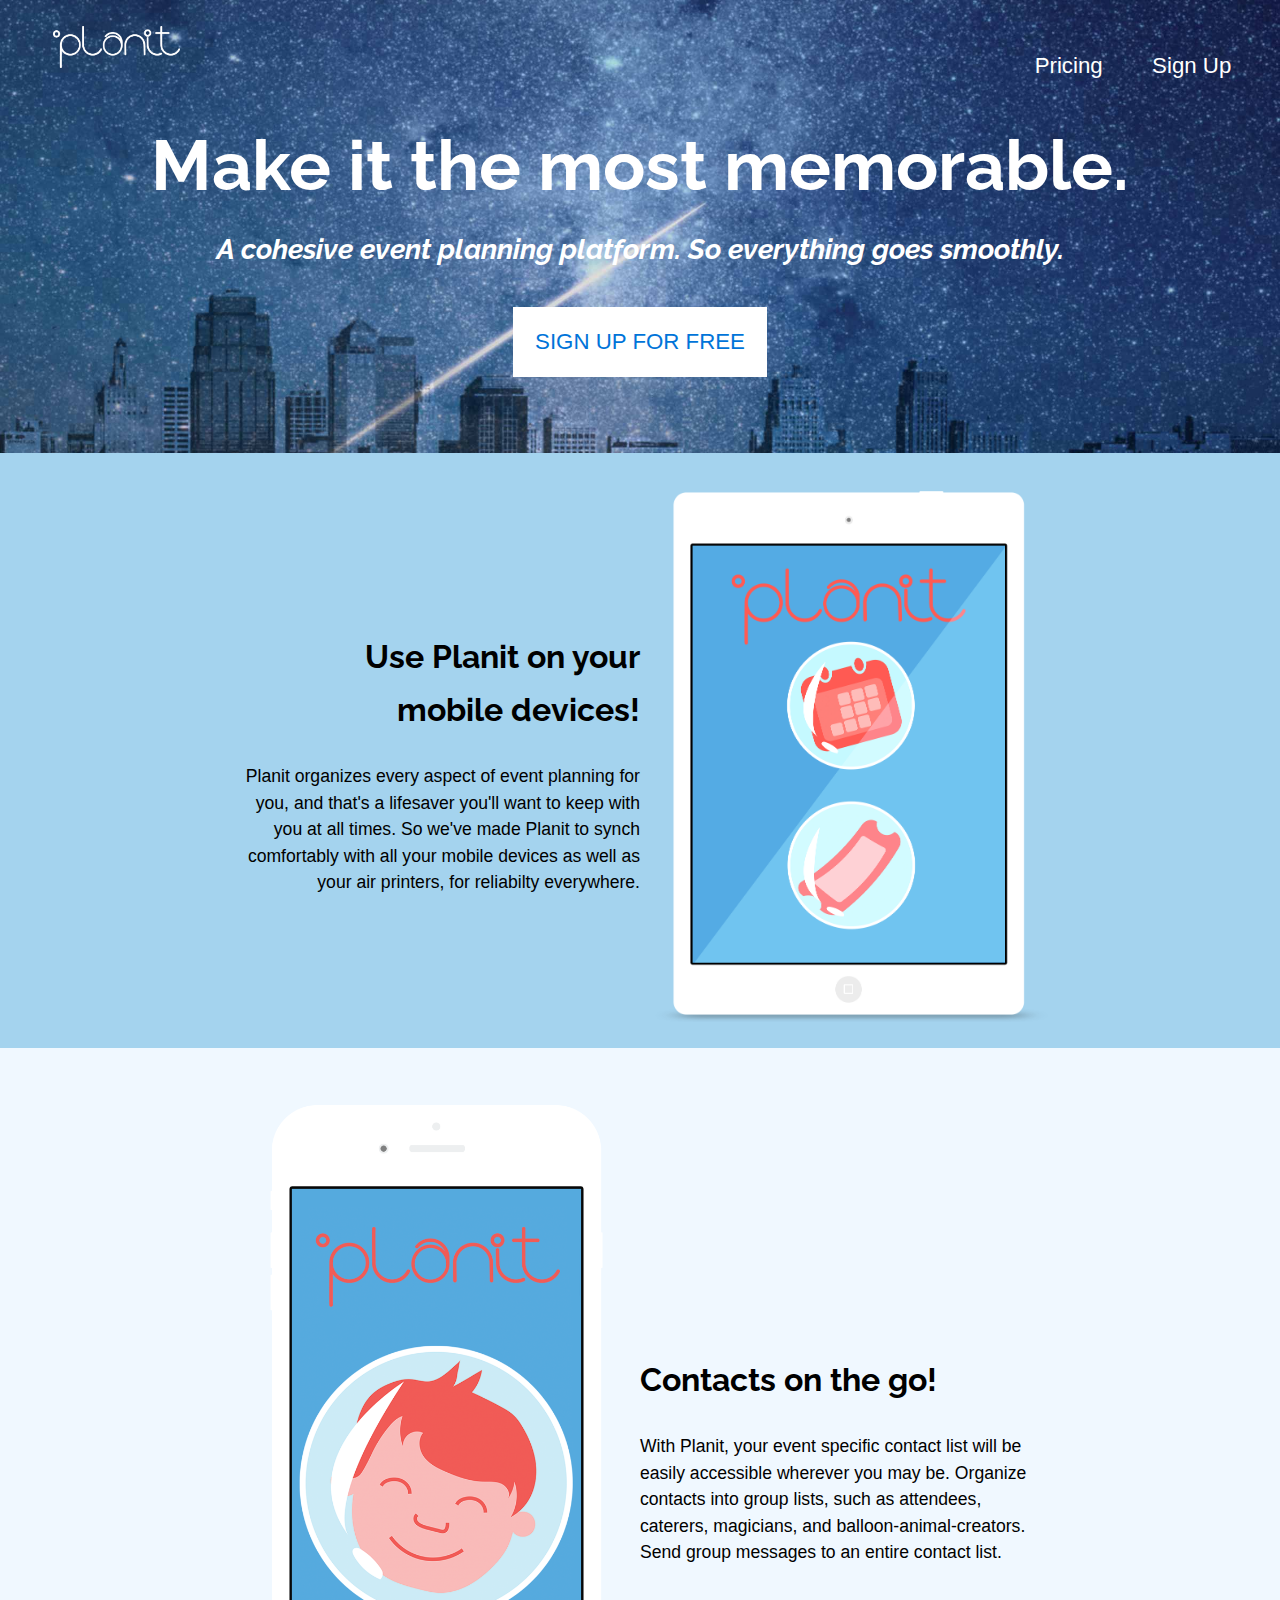
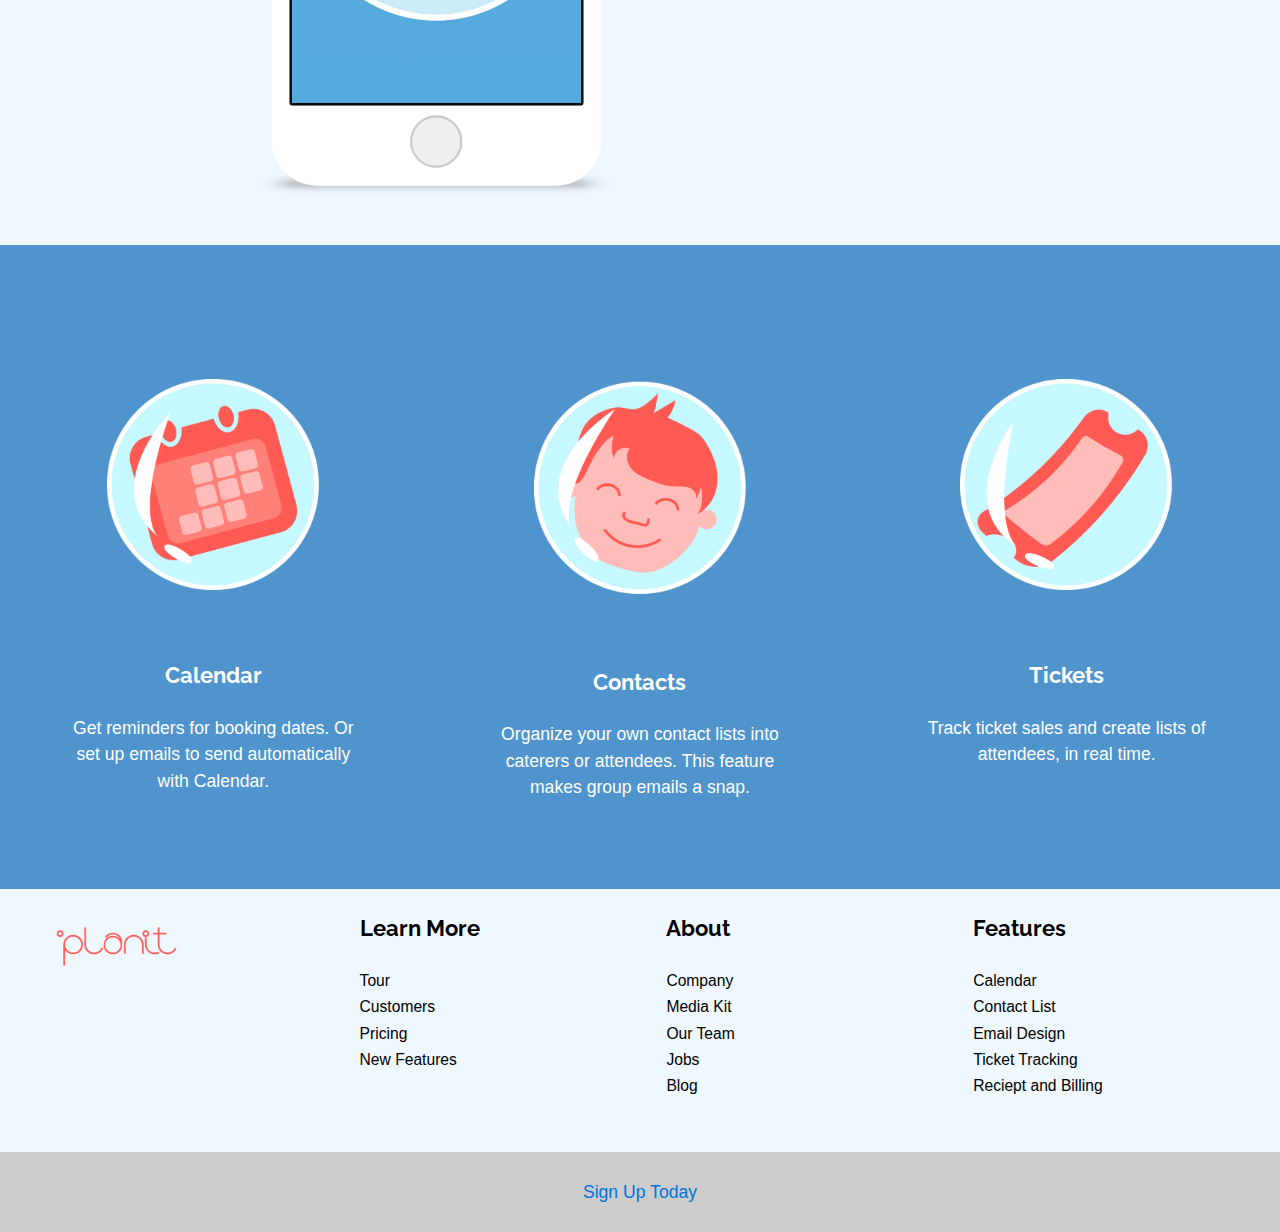
==== commit 208eb6c6: "fixing bugs with logo" ====
--- a/index.html
+++ b/index.html
@@ -23,8 +23,8 @@
 <figure class=" gutter pad-b-2 center">
  
     <div class="grid">
-    <div class="logo island unit unit-xs-1 unit-s-1-2 unit-m-1-3 unit-l-1-4">
-        <img src="images/logowhite1.svg" class="" alt="Planit Logo">
+    <div class="island unit unit-xs-1 unit-s-1-2 unit-m-1-3 unit-l-1-4">
+        <img src="images/logowhite1.svg" class="logo" alt="Planit Logo">
     </div>
     
     <div class="unit pad-t-2 hide unit-m-2-3 unit-l-3-4">
--- a/css/main.css
+++ b/css/main.css
@@ -193,6 +193,7 @@
   color: white;
   text-decoration: none;
   background-color: grey; 
+  border-color: grey;
 }
 
 
@@ -308,10 +309,7 @@
     width: 70%;
     margin: 15%;  
 }
-    .logo {
-     width: 20%;
-}
-    
+   
 }
 
 @media only screen and (min-width: 60em) { /*large*/
@@ -323,9 +321,6 @@
     .welcomeblack {
     font-size: 4rem;
     }
-    
-    .logo {
-     width: 15%;
-}
+   
 }
     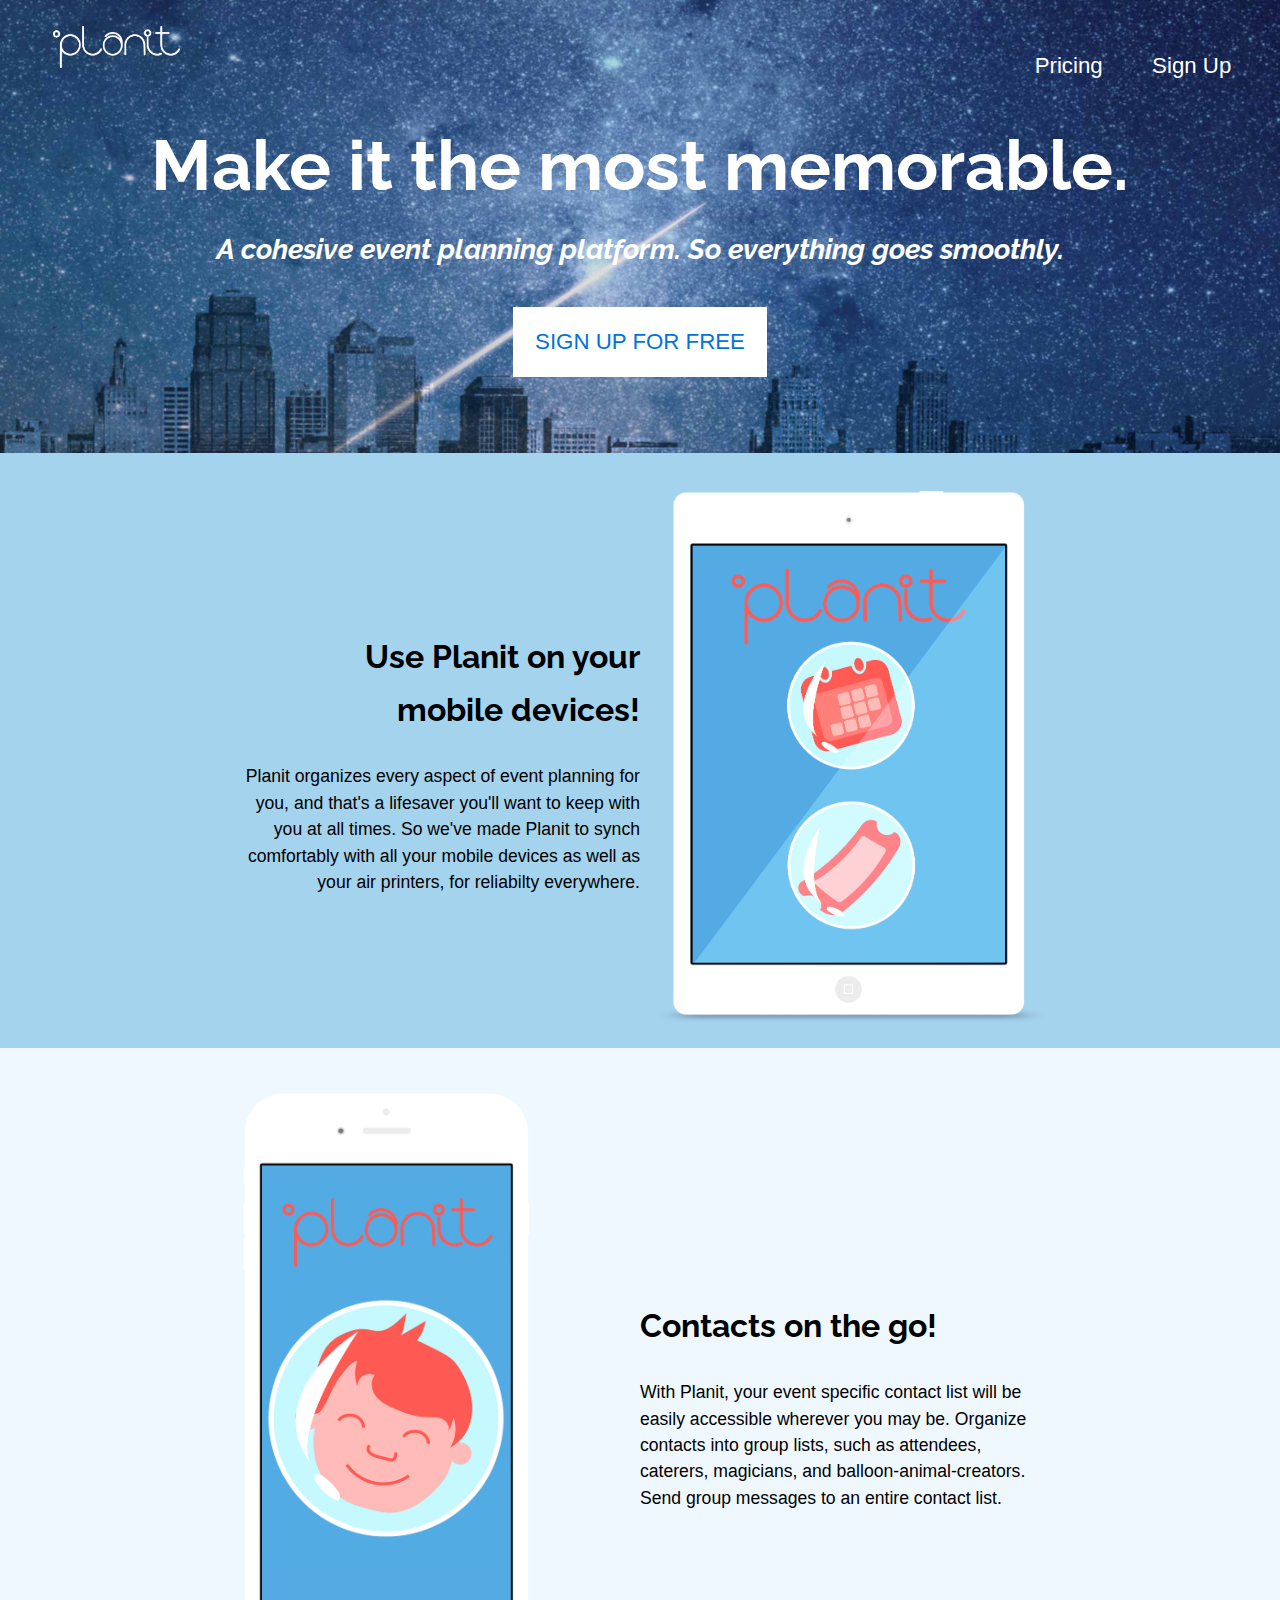
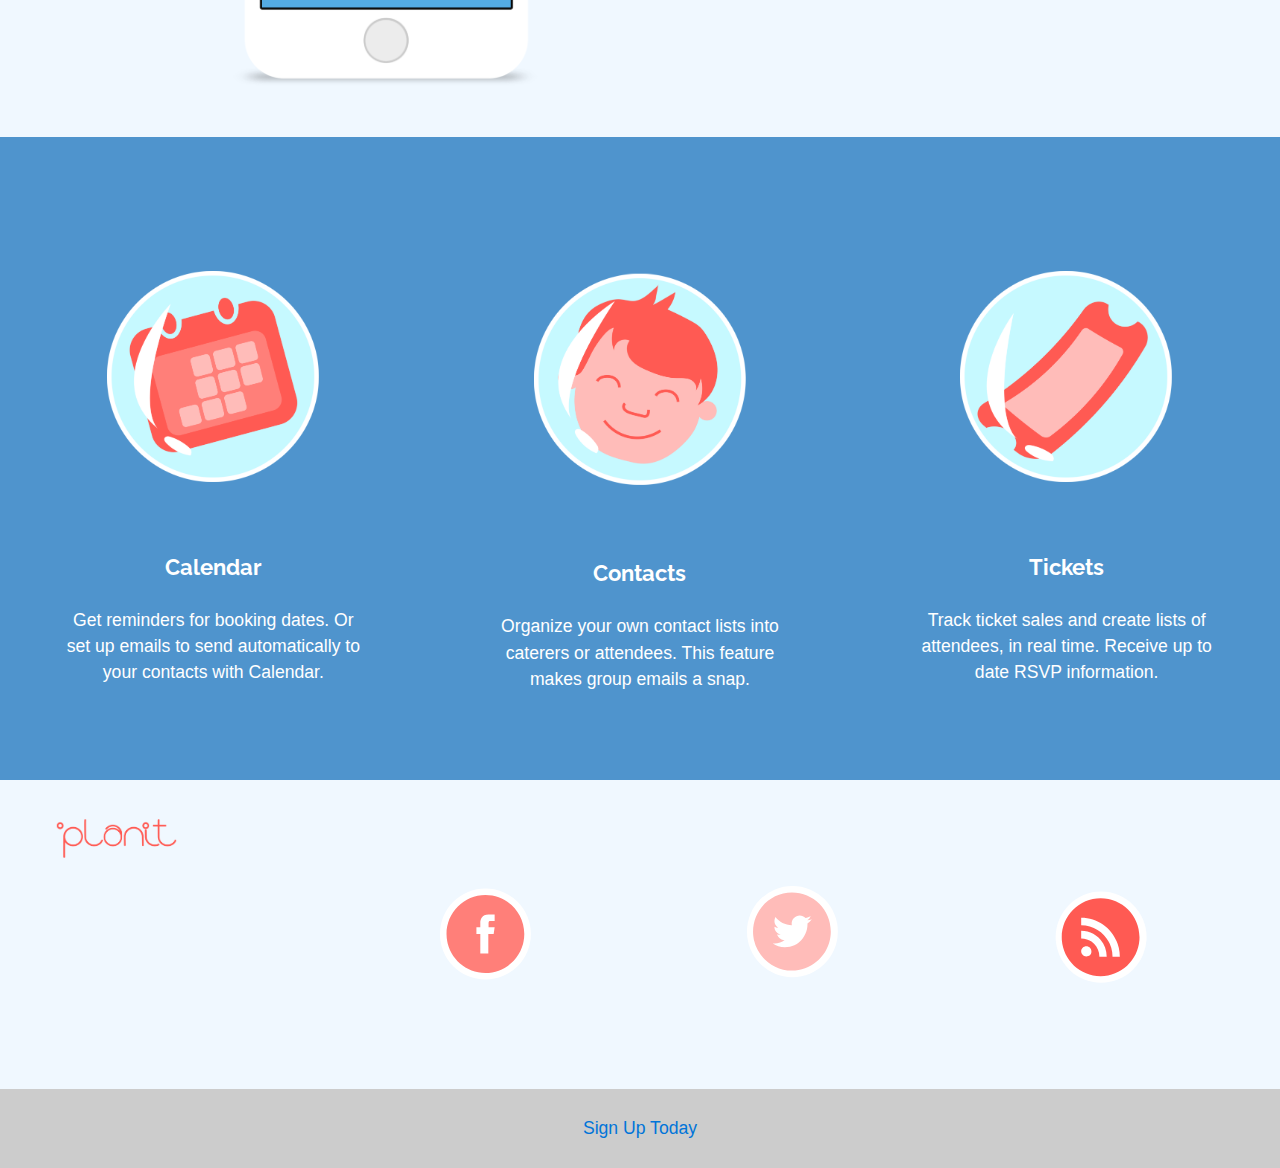
==== commit 683cab2b: "finishing up" ====
--- a/index.html
+++ b/index.html
@@ -71,7 +71,7 @@
 <div class="phone island unit unit-m-1 unit-l-1">
     <div class="grid grid-middle">  
         <div class="unit unit-m-1-2 unit-l-1-3 unit-offset-l-1-6">  
-            <img src="images/phone.svg" alt="iphone">    
+            <img class="phonepic" src="images/phone.svg" alt="iphone">    
         </div>  
             
         <div class="unit unit-m-1-2 unit-l-1-3">
@@ -86,7 +86,7 @@
                 <figure class="bubbles">
                     <img class= "icons" src="images/cal-01.svg" alt="Calendar">
                     <h3 class="bubblescaption giga pad-t">Calendar </h3> 
-                   <figcaption class="bubbleinfo">Get reminders for booking dates. Or set up emails to send automatically with Calendar.</figcaption>
+                   <figcaption class="bubbleinfo">Get reminders for booking dates. Or set up emails to send automatically to your contacts with Calendar.</figcaption>
               </figure>
         </div>
 
@@ -102,7 +102,7 @@
                 <figure class="bubbles">
                     <img class= "icons" src="images/ticket-01.svg" alt="Tickets">
                     <h3 class="bubblescaption giga pad-t">Tickets </h3> 
-                    <figcaption class="bubbleinfo">Track ticket sales and create lists of attendees, in real time. </figcaption>
+                    <figcaption class="bubbleinfo">Track ticket sales and create lists of attendees, in real time. Receive up to date RSVP information. </figcaption>
                 </figure>
         </div>
     </div>
@@ -111,49 +111,30 @@
 <div class="grid phone island"> 
     
    <div class="gutter unit unit-xs-1 unit-s-1-3 unit-m-1-4 unit-l-1-4 hide">
-        <div class=" unit-m-1 unit-l-1-2"><img src="images/logo.svg" alt="Planit Logo"></div>
+        <div class=" unit-m-1 unit-l-1-2"><img src="images/logo.svg" alt="Planit Logo">         </div>
     </div>
     
      <div class="gutter unit unit-xs-1-2 unit-s-1-3 unit-m-1-4 unit-l-1-4">
     
-            <h2 class="giga">Learn More</h2>
-            <ul class="ender">
-                <li class="milli">Tour</li>
-                <li class="milli">Customers</li>
-                <li class="milli">Pricing</li>
-                <li class="milli">New Features</li>
-            </ul>
+        <a href=""><img class ="socialbubbles" src="images/social1-01.svg" alt="Facebook"></a>
         </div>
     
     <div class="gutter unit unit-xs-1-2 unit-s-1-3 unit-m-1-4 unit-l-1-4">
                 
-            <h2 class="giga">About</h2>
-            <ul class="ender">
-                <li class="milli">Company</li>
-                <li class="milli">Media Kit</li>
-                <li class="milli">Our Team</li>
-                <li class="milli">Jobs</li>
-                <li class="milli">Blog</li>
-            </ul>
+        <a href=""><img class ="socialbubbles" src="images/social32-01.svg" alt="Twitter"></a>
     </div>    
         
      <div class="gutter unit unit-xs-1-2 unit-s-1-3 unit-m-1-4 unit-l-1-4">
         
-        <h2 class="giga">Features</h2>
-            <ul class="ender">
-                <li class="milli">Calendar</li>
-                <li class="milli">Contact List</li>
-                <li class="milli">Email Design</li>
-                <li class="milli">Ticket Tracking</li>
-                <li class="milli">Reciept and Billing</li>
-            </ul>
-    </div>
+        <a href=""><img class ="socialbubbles" src="images/social3-01.svg" alt="Blogger"></a>
     
 </div>
-<footer class="foot island nav">    
+</div>
+    
+<footer class="foot island nav thankfoot">    
           
         <nav>
-        <a class="nav" href="pricing.html">Sign Up Today</a>
+        <a class="nav center" href="pricing.html">Sign Up Today</a>
         </nav>
     
 </footer>
--- a/css/main.css
+++ b/css/main.css
@@ -60,6 +60,13 @@
     text-align: left;
 }
 
+.welcomeblue {
+    color:  #4F94CD;
+    font-size: 3rem;
+    font-weight: bold;
+    text-align: left;
+}
+
 img { 
     display: block;
     width: 100%;
@@ -78,11 +85,24 @@
     text-align: center;
 }
    
+.smallprint {
+    color: grey;
+    text-align: center;
+}
 .field { 
     border: 1px solid #ccc;
     font-size: 1.5em;
     padding: 0.2em 0.5em;
     width: 100%;
+}
+
+.button { 
+    border: 1px solid #ccc;
+    font-size: 1.5em;
+    padding: 0.2em 0.5em;
+    width: 70%;
+    background-color: #4F94CD;
+    color: white;
 }
 
 .explain {
@@ -266,8 +286,18 @@
     overflow: hidden;   
 }
 
+.thankyouback {
+    background-image: url(../images/thankyouback-01.svg);
+    background-position: center center;
+    background-size: cover;   
+}
+
 .white {
     color: white;
+}
+
+.photos {
+    width: 40%;
 }
 
 .phone {
@@ -309,7 +339,14 @@
     width: 70%;
     margin: 15%;  
 }
-   
+    
+     .phonepic {
+    width: 75%;
+    }
+    
+   .socialbubbles {
+    padding: 2em;
+}
 }
 
 @media only screen and (min-width: 60em) { /*large*/
@@ -321,6 +358,15 @@
     .welcomeblack {
     font-size: 4rem;
     }
+    
+    .welcomeblue {
+   font-size: 4rem;
+}
+    
+    .socialbubbles {
+    padding: 4em;
+}
    
+   
 }
     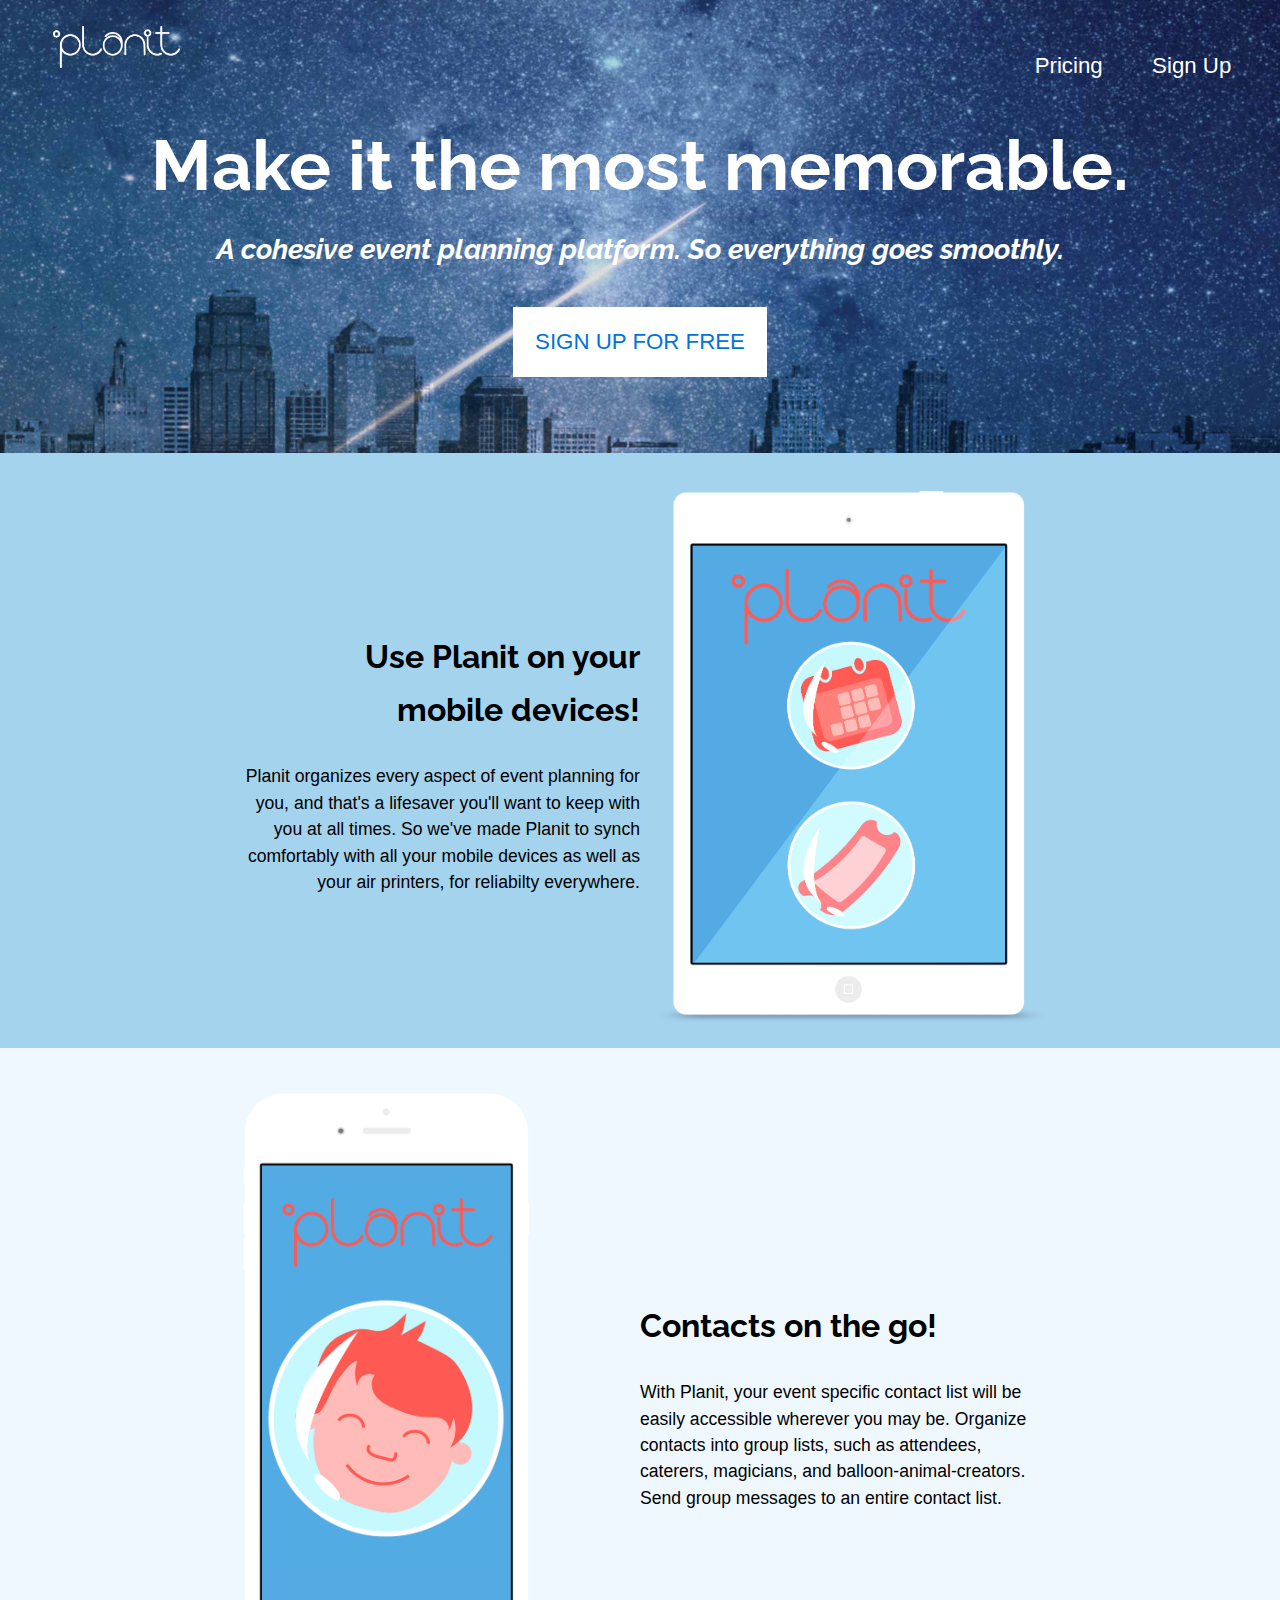
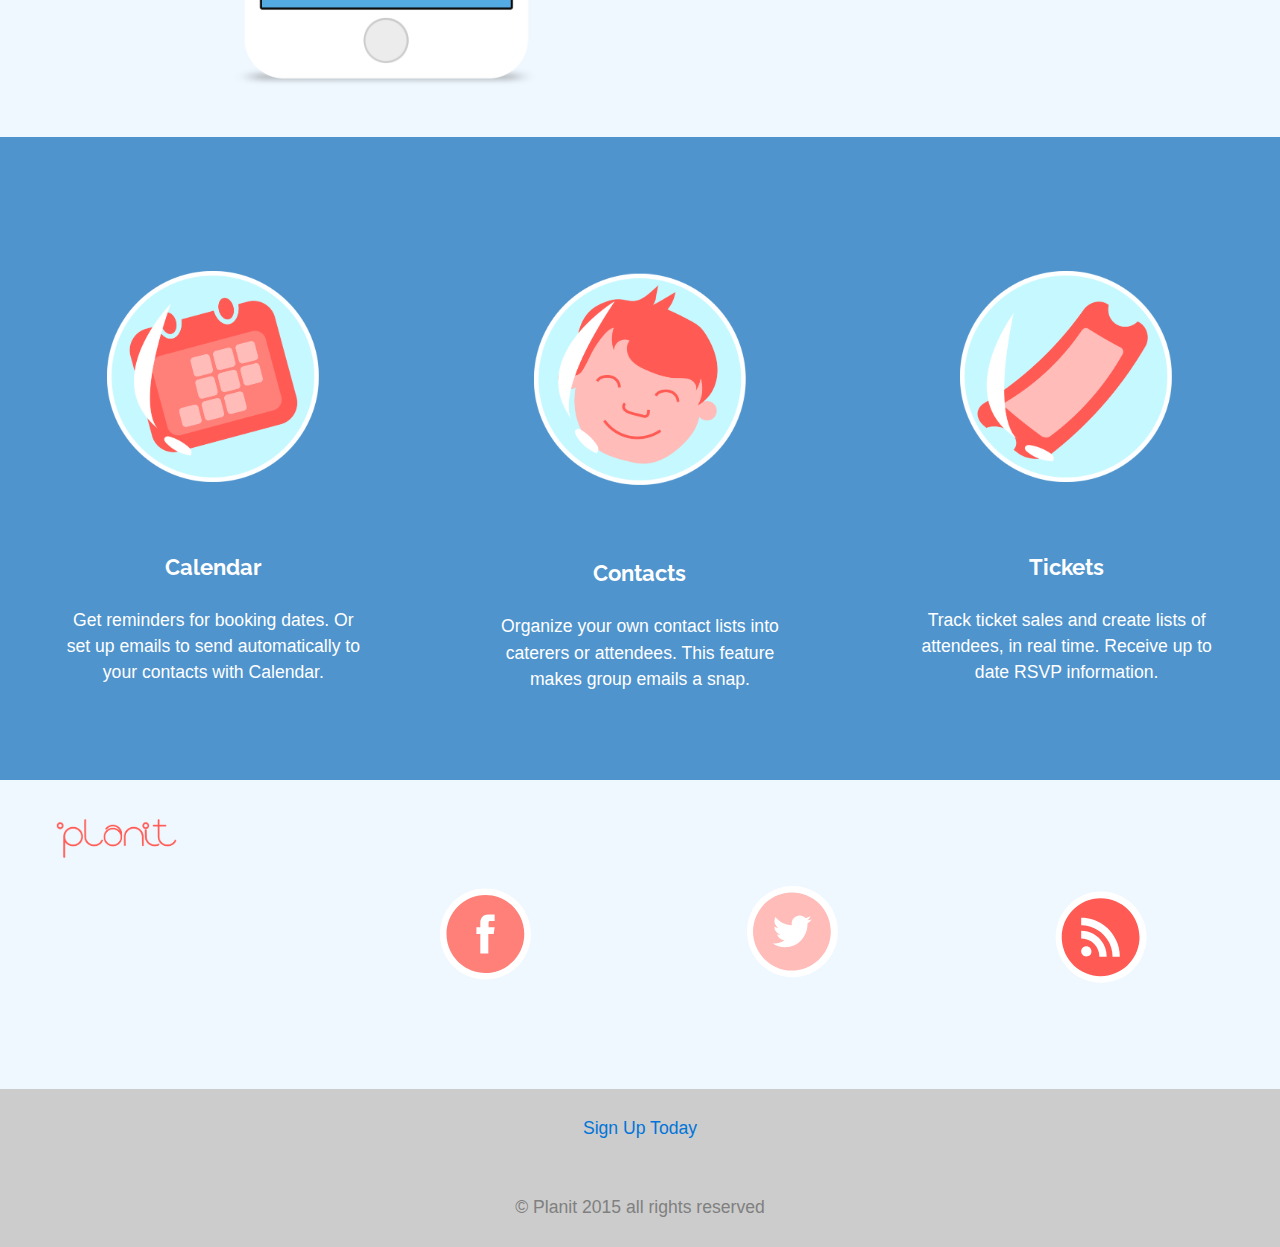
==== commit 6d97819f: "styled the thank you page" ====
--- a/index.html
+++ b/index.html
@@ -116,17 +116,17 @@
     
      <div class="gutter unit unit-xs-1-2 unit-s-1-3 unit-m-1-4 unit-l-1-4">
     
-        <a href=""><img class ="socialbubbles" src="images/social1-01.svg" alt="Facebook"></a>
+        <a href="http://www.facebook.com"><img class ="socialbubbles" src="images/social1-01.svg" alt="Facebook"></a>
         </div>
     
     <div class="gutter unit unit-xs-1-2 unit-s-1-3 unit-m-1-4 unit-l-1-4">
                 
-        <a href=""><img class ="socialbubbles" src="images/social32-01.svg" alt="Twitter"></a>
+        <a href="http://www.twitter.com"><img class ="socialbubbles" src="images/social32-01.svg" alt="Twitter"></a>
     </div>    
         
      <div class="gutter unit unit-xs-1-2 unit-s-1-3 unit-m-1-4 unit-l-1-4">
         
-        <a href=""><img class ="socialbubbles" src="images/social3-01.svg" alt="Blogger"></a>
+        <a href="http://www.blogger.com"><img class ="socialbubbles" src="images/social3-01.svg" alt="Blogger"></a>
     
 </div>
 </div>
@@ -137,6 +137,10 @@
         <a class="nav center" href="pricing.html">Sign Up Today</a>
         </nav>
     
+    <div class="smallprint center pad-t-2">
+    © Planit 2015 all rights reserved
+    </div>
+    
 </footer>
 </main>
      
--- a/css/main.css
+++ b/css/main.css
@@ -100,7 +100,7 @@
     border: 1px solid #ccc;
     font-size: 1.5em;
     padding: 0.2em 0.5em;
-    width: 70%;
+    width: 100%;
     background-color: #4F94CD;
     color: white;
 }
@@ -347,6 +347,11 @@
    .socialbubbles {
     padding: 2em;
 }
+    
+    .socialbubbles2 {
+    width: 50%;
+}
+    
 }
 
 @media only screen and (min-width: 60em) { /*large*/
@@ -366,6 +371,10 @@
     .socialbubbles {
     padding: 4em;
 }
+    
+    .socialbubbles2 {
+    width: 30%;
+}
    
    
 }
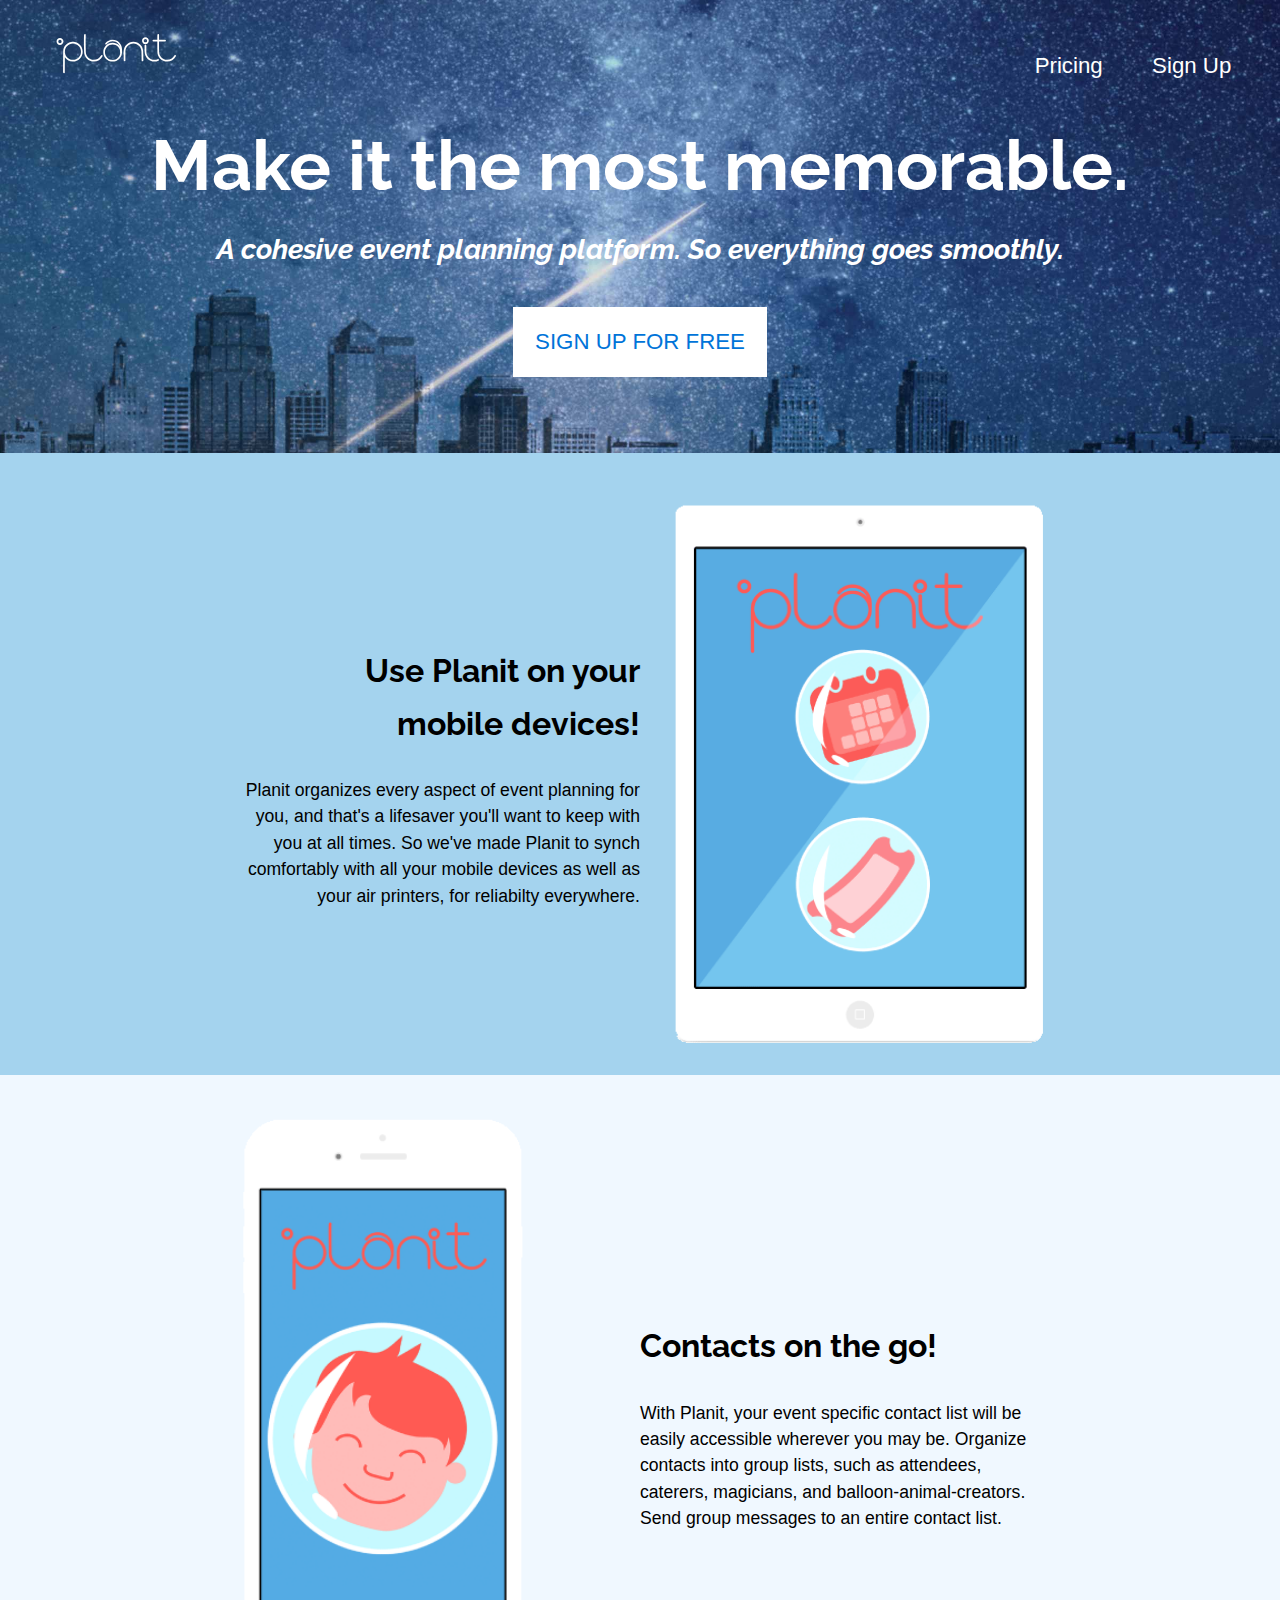
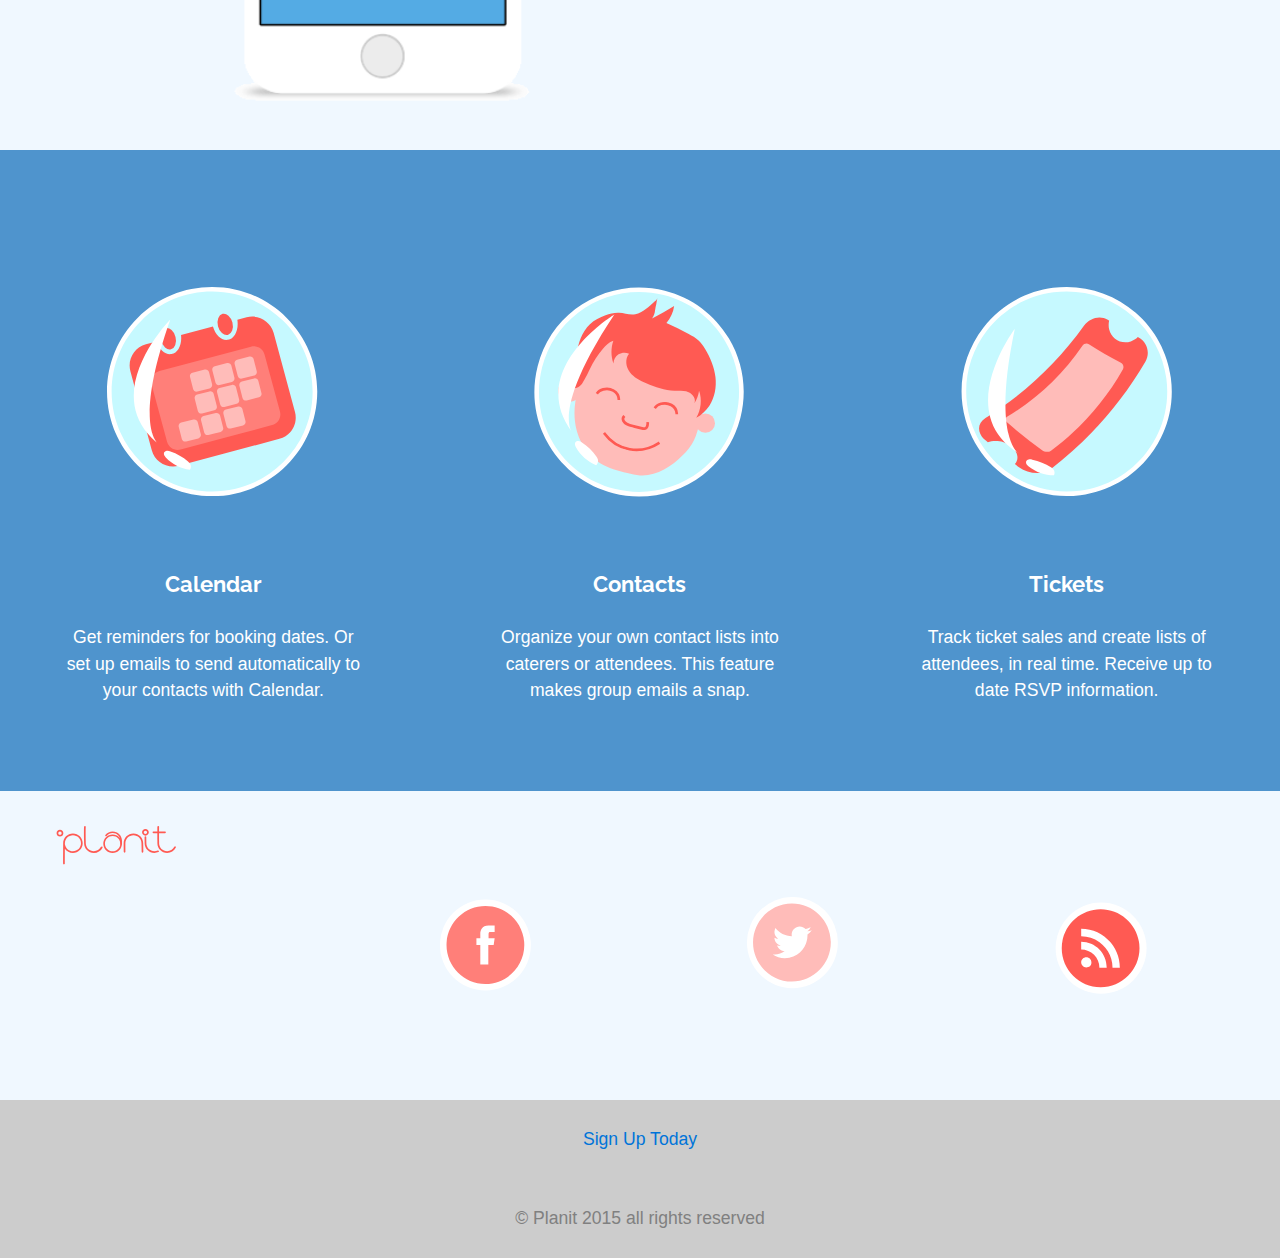
==== commit 203fbe9c: "resaved files" ====
--- a/index.html
+++ b/index.html
@@ -20,7 +20,7 @@
     <div class="background">
     
     <header id="navigation" class="head">        
-<figure class=" gutter pad-b-2 center">
+<figure class="gutter pad-b-2 center">
  
     <div class="grid">
     <div class="island unit unit-xs-1 unit-s-1-2 unit-m-1-3 unit-l-1-4">
@@ -62,7 +62,7 @@
             </div>   
         <div class="unit unit-m-1-2 unit-l-1-3">
             
-            <img src="images/ipad.svg" alt="ipad">
+            <img src="images/ipad.png" alt="ipad">
          
         </div>
    </div>  
@@ -71,7 +71,7 @@
 <div class="phone island unit unit-m-1 unit-l-1">
     <div class="grid grid-middle">  
         <div class="unit unit-m-1-2 unit-l-1-3 unit-offset-l-1-6">  
-            <img class="phonepic" src="images/phone.svg" alt="iphone">    
+            <img class="phonepic" src="images/phone.png" alt="iphone">    
         </div>  
             
         <div class="unit unit-m-1-2 unit-l-1-3">
@@ -111,7 +111,7 @@
 <div class="grid phone island"> 
     
    <div class="gutter unit unit-xs-1 unit-s-1-3 unit-m-1-4 unit-l-1-4 hide">
-        <div class=" unit-m-1 unit-l-1-2"><img src="images/logo.svg" alt="Planit Logo">         </div>
+        <div class="unit-m-1 unit-l-1-2"><img src="images/logo.svg" alt="Planit Logo">         </div>
     </div>
     
      <div class="gutter unit unit-xs-1-2 unit-s-1-3 unit-m-1-4 unit-l-1-4">
--- a/css/main.css
+++ b/css/main.css
@@ -287,7 +287,7 @@
 }
 
 .thankyouback {
-    background-image: url(../images/thankyouback-01.svg);
+    background-image: url(../images/thankyouback.jpg);
     background-position: center center;
     background-size: cover;   
 }
